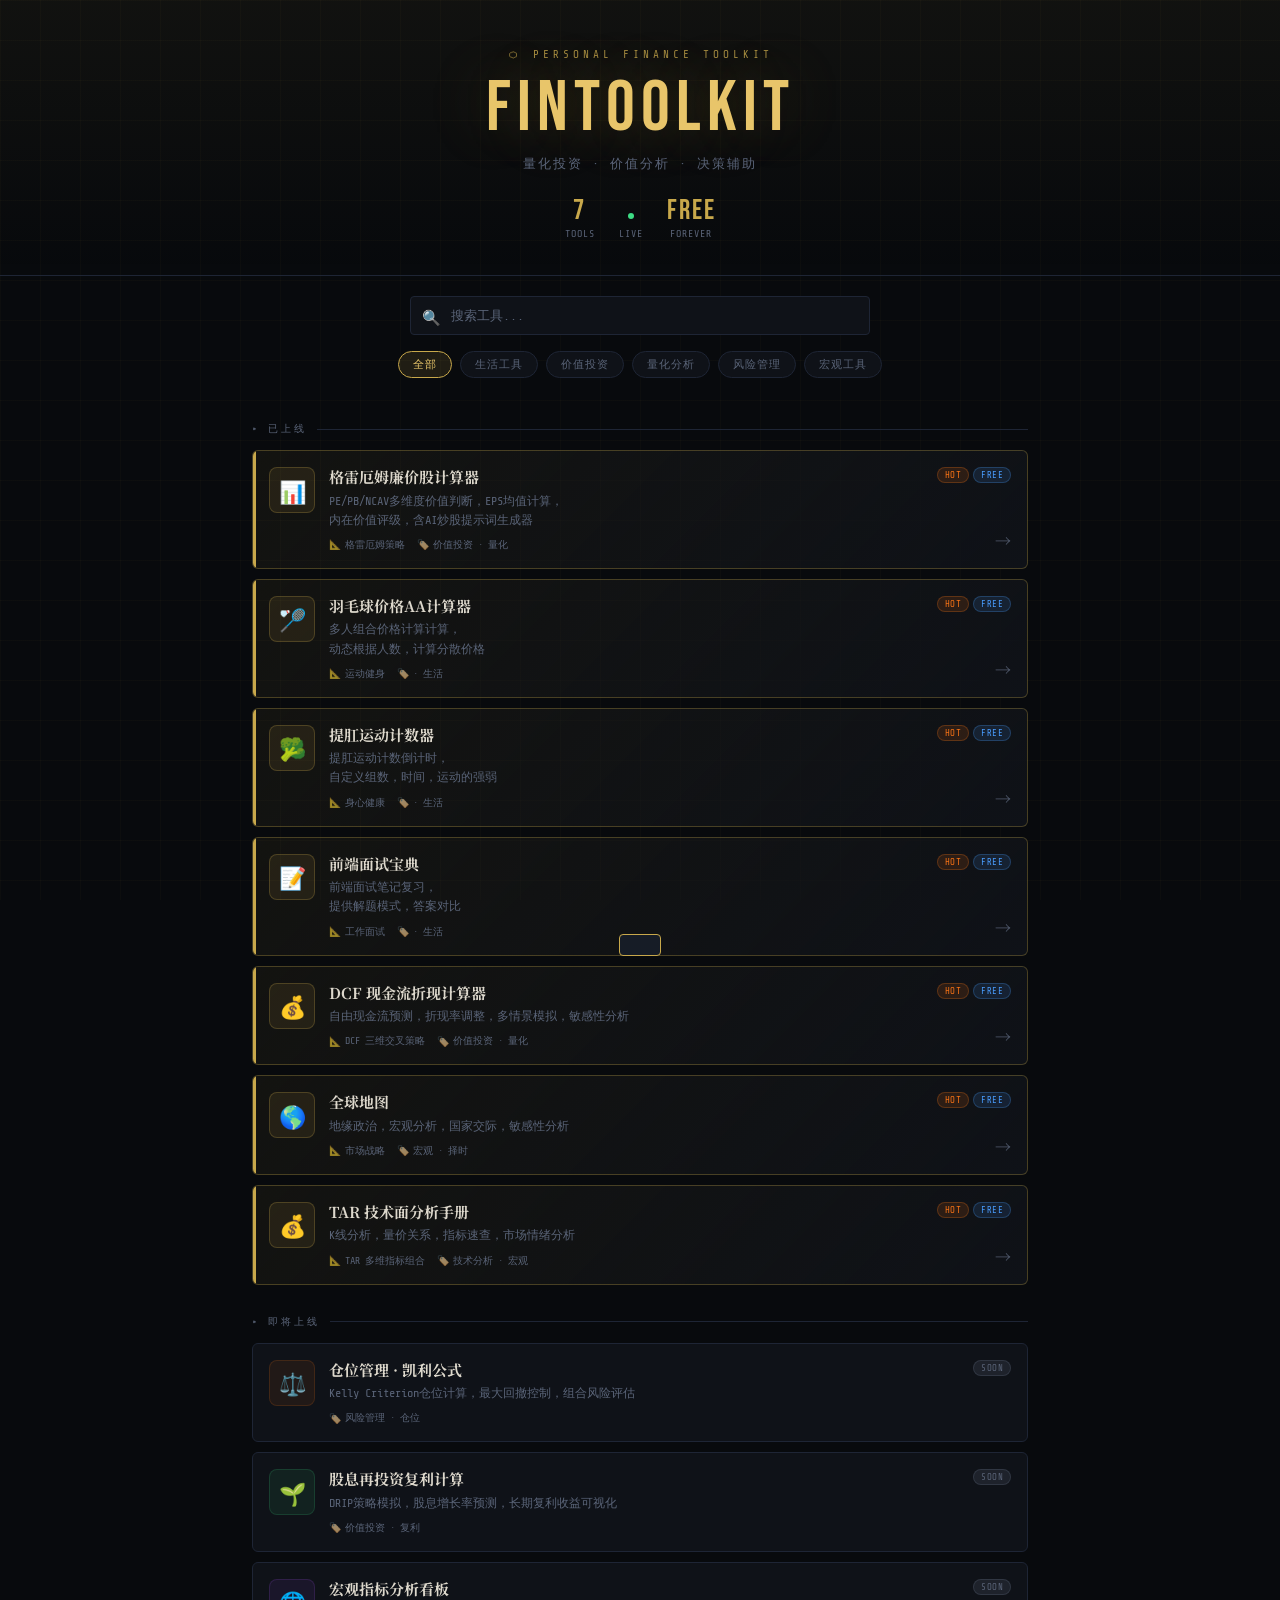
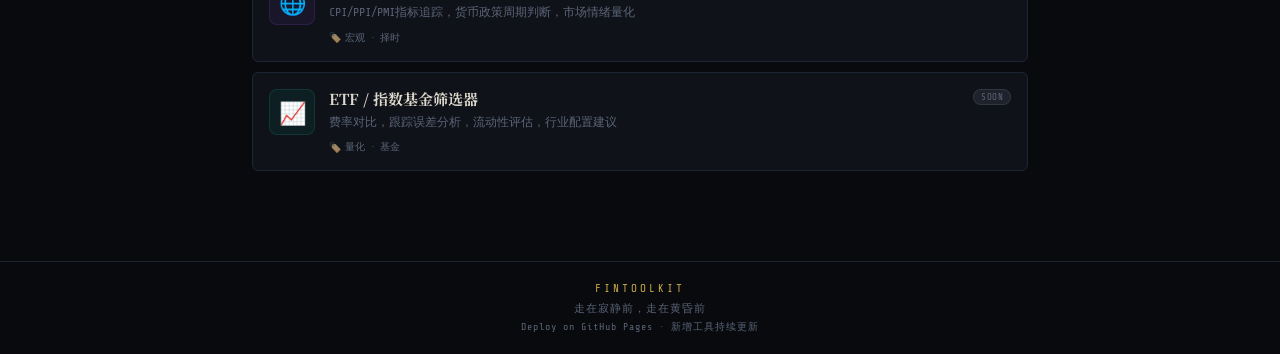
==== index.html @ 36bada95 "Add featured tool card for frontend interview guide" ====
<!DOCTYPE html>
<html lang="zh-CN">
<head>
<meta charset="UTF-8">
<meta name="viewport" content="width=device-width, initial-scale=1.0, maximum-scale=1.0">
<title>投资工具箱 · FinToolkit</title>
<link href="https://fonts.googleapis.com/css2?family=Noto+Serif+SC:wght@300;400;700&family=Share+Tech+Mono&family=Bebas+Neue&display=swap" rel="stylesheet">
<style>
  :root {
    --bg: #080a0d;
    --surface: #0f1218;
    --surface2: #161c26;
    --border: #1e2535;
    --gold: #c8a84b;
    --gold2: #e8c56a;
    --gold-dim: rgba(200,168,75,0.12);
    --green: #3ddc84;
    --blue: #4a9eff;
    --purple: #a855f7;
    --orange: #f97316;
    --red: #ef4444;
    --teal: #14b8a6;
    --text: #ddd8cc;
    --muted: #5a6478;
    --mono: 'Share Tech Mono', monospace;
    --serif: 'Noto Serif SC', serif;
    --display: 'Bebas Neue', sans-serif;
  }

  * { box-sizing: border-box; margin: 0; padding: 0; }

  body {
    background: var(--bg);
    color: var(--text);
    font-family: var(--serif);
    min-height: 100vh;
    overflow-x: hidden;
  }

  /* === GRID BG === */
  body::before {
    content: '';
    position: fixed;
    inset: 0;
    background-image:
      linear-gradient(rgba(200,168,75,0.03) 1px, transparent 1px),
      linear-gradient(90deg, rgba(200,168,75,0.03) 1px, transparent 1px);
    background-size: 40px 40px;
    pointer-events: none;
    z-index: 0;
  }

  /* === HEADER === */
  header {
    position: relative;
    z-index: 10;
    padding: 48px 20px 36px;
    text-align: center;
    border-bottom: 1px solid var(--border);
    background: linear-gradient(180deg, rgba(200,168,75,0.05) 0%, transparent 100%);
  }

  .site-eyebrow {
    font-family: var(--mono);
    font-size: 11px;
    color: var(--gold);
    letter-spacing: 4px;
    text-transform: uppercase;
    margin-bottom: 12px;
    opacity: 0.8;
  }

  .site-title {
    font-family: var(--display);
    font-size: clamp(42px, 10vw, 72px);
    color: var(--gold2);
    letter-spacing: 6px;
    line-height: 1;
    text-shadow: 0 0 60px rgba(200,168,75,0.3);
    animation: titleGlow 4s ease-in-out infinite;
  }

  @keyframes titleGlow {
    0%, 100% { text-shadow: 0 0 40px rgba(200,168,75,0.2); }
    50% { text-shadow: 0 0 80px rgba(200,168,75,0.5), 0 0 120px rgba(200,168,75,0.2); }
  }

  .site-sub {
    font-size: 13px;
    color: var(--muted);
    font-family: var(--mono);
    letter-spacing: 2px;
    margin-top: 10px;
  }

  .header-stats {
    display: flex;
    justify-content: center;
    gap: 24px;
    margin-top: 24px;
    flex-wrap: wrap;
  }
  .hstat {
    text-align: center;
  }
  .hstat-num {
    font-family: var(--display);
    font-size: 28px;
    color: var(--gold);
    letter-spacing: 2px;
    line-height: 1;
  }
  .hstat-label {
    font-size: 10px;
    color: var(--muted);
    font-family: var(--mono);
    letter-spacing: 1px;
    margin-top: 3px;
  }

  /* === SEARCH BAR === */
  .search-wrap {
    position: relative;
    z-index: 10;
    padding: 20px 20px 0;
    max-width: 500px;
    margin: 0 auto;
  }
  .search-input {
    width: 100%;
    background: var(--surface);
    border: 1px solid var(--border);
    border-radius: 4px;
    padding: 11px 16px 11px 40px;
    color: var(--text);
    font-family: var(--mono);
    font-size: 13px;
    outline: none;
    transition: border-color 0.2s;
  }
  .search-input:focus { border-color: var(--gold); }
  .search-input::placeholder { color: var(--muted); }
  .search-icon {
    position: absolute;
    left: 32px;
    top: 50%;
    transform: translateY(-50%);
    color: var(--muted);
    font-size: 15px;
    pointer-events: none;
    margin-top: 10px;
  }

  /* === CATEGORY FILTER === */
  .filter-wrap {
    position: relative;
    z-index: 10;
    padding: 16px 16px 0;
    display: flex;
    gap: 8px;
    flex-wrap: wrap;
    justify-content: center;
  }
  .filter-btn {
    padding: 5px 14px;
    border-radius: 20px;
    font-size: 11px;
    font-family: var(--mono);
    letter-spacing: 1px;
    background: var(--surface);
    border: 1px solid var(--border);
    color: var(--muted);
    cursor: pointer;
    transition: all 0.2s;
    white-space: nowrap;
  }
  .filter-btn.active, .filter-btn:hover {
    background: var(--gold-dim);
    border-color: var(--gold);
    color: var(--gold2);
  }

  /* === MAIN GRID === */
  .main {
    position: relative;
    z-index: 10;
    padding: 20px 12px 80px;
    max-width: 800px;
    margin: 0 auto;
  }

  /* Section label */
  .section-label {
    display: flex;
    align-items: center;
    gap: 10px;
    margin: 24px 0 14px;
  }
  .section-label-text {
    font-size: 10px;
    color: var(--muted);
    font-family: var(--mono);
    letter-spacing: 3px;
    white-space: nowrap;
  }
  .section-label-line {
    flex: 1;
    height: 1px;
    background: var(--border);
  }

  /* Tool Card */
  .tool-card {
    background: var(--surface);
    border: 1px solid var(--border);
    border-radius: 6px;
    padding: 16px;
    display: flex;
    gap: 14px;
    align-items: flex-start;
    cursor: pointer;
    transition: all 0.25s;
    margin-bottom: 10px;
    text-decoration: none;
    color: inherit;
    position: relative;
    overflow: hidden;
  }
  .tool-card::before {
    content: '';
    position: absolute;
    left: 0; top: 0;
    width: 3px;
    height: 100%;
    background: var(--card-accent, var(--gold));
    transform: scaleY(0);
    transform-origin: bottom;
    transition: transform 0.25s;
  }
  .tool-card::after {
    content: '';
    position: absolute;
    inset: 0;
    background: linear-gradient(135deg, var(--card-glow, rgba(200,168,75,0.04)), transparent 60%);
    opacity: 0;
    transition: opacity 0.25s;
  }
  .tool-card:hover {
    border-color: var(--card-accent, var(--gold));
    transform: translateY(-2px);
    box-shadow: 0 8px 30px rgba(0,0,0,0.4);
  }
  .tool-card:hover::before { transform: scaleY(1); }
  .tool-card:hover::after { opacity: 1; }

  .tool-card.featured {
    background: linear-gradient(135deg, rgba(200,168,75,0.06), var(--surface));
    border-color: rgba(200,168,75,0.3);
  }
  .tool-card.featured::before { transform: scaleY(1); }

  /* Icon */
  .tool-icon {
    width: 46px;
    height: 46px;
    border-radius: 8px;
    display: flex;
    align-items: center;
    justify-content: center;
    font-size: 22px;
    flex-shrink: 0;
    background: var(--icon-bg, rgba(200,168,75,0.1));
    border: 1px solid var(--icon-border, rgba(200,168,75,0.2));
    position: relative;
    z-index: 1;
  }

  .tool-body {
    flex: 1;
    min-width: 0;
    position: relative;
    z-index: 1;
  }

  .tool-top {
    display: flex;
    align-items: flex-start;
    justify-content: space-between;
    gap: 8px;
    margin-bottom: 5px;
  }

  .tool-name {
    font-size: 15px;
    font-weight: 700;
    color: var(--text);
    line-height: 1.3;
  }

  .tool-tags {
    display: flex;
    gap: 4px;
    flex-shrink: 0;
    flex-wrap: wrap;
    justify-content: flex-end;
  }
  .tool-tag {
    font-size: 9px;
    font-family: var(--mono);
    padding: 2px 7px;
    border-radius: 10px;
    letter-spacing: 0.5px;
    white-space: nowrap;
  }
  .tag-new { background: rgba(61,220,132,0.12); color: var(--green); border: 1px solid rgba(61,220,132,0.25); }
  .tag-hot { background: rgba(249,115,22,0.12); color: var(--orange); border: 1px solid rgba(249,115,22,0.25); }
  .tag-pro { background: rgba(168,85,247,0.12); color: var(--purple); border: 1px solid rgba(168,85,247,0.25); }
  .tag-free { background: rgba(74,158,255,0.12); color: var(--blue); border: 1px solid rgba(74,158,255,0.25); }

  .tool-desc {
    font-size: 12px;
    color: var(--muted);
    font-family: var(--mono);
    line-height: 1.6;
    margin-bottom: 8px;
  }

  .tool-meta {
    display: flex;
    gap: 12px;
    flex-wrap: wrap;
  }
  .tool-meta-item {
    font-size: 10px;
    color: var(--muted);
    font-family: var(--mono);
    display: flex;
    align-items: center;
    gap: 4px;
  }
  .tool-meta-item span { opacity: 0.6; }

  .tool-arrow {
    position: absolute;
    right: 16px;
    bottom: 16px;
    color: var(--muted);
    font-size: 16px;
    transition: all 0.2s;
    z-index: 1;
  }
  .tool-card:hover .tool-arrow {
    color: var(--card-accent, var(--gold));
    transform: translateX(4px);
  }

  /* Coming soon card */
  .tool-card.coming-soon {
    opacity: 0.5;
    cursor: not-allowed;
  }
  .tool-card.coming-soon:hover {
    transform: none;
    border-color: var(--border);
    box-shadow: none;
  }
  .tool-card.coming-soon::before { display: none; }
  .tag-soon { background: rgba(90,100,120,0.2); color: var(--muted); border: 1px solid rgba(90,100,120,0.3); }

  /* Empty state */
  .empty-state {
    text-align: center;
    padding: 40px 20px;
    display: none;
  }
  .empty-state.show { display: block; }
  .empty-state p { color: var(--muted); font-family: var(--mono); font-size: 13px; }

  /* Footer */
  footer {
    position: relative;
    z-index: 10;
    text-align: center;
    padding: 20px;
    border-top: 1px solid var(--border);
    font-family: var(--mono);
    font-size: 11px;
    color: var(--muted);
    letter-spacing: 1px;
  }

  /* No results */
  .hidden-card { display: none !important; }

  /* Pulse dot */
  .pulse-dot {
    width: 6px;
    height: 6px;
    border-radius: 50%;
    background: var(--green);
    animation: pulse 2s infinite;
    display: inline-block;
  }
  @keyframes pulse {
    0%, 100% { opacity: 1; transform: scale(1); }
    50% { opacity: 0.5; transform: scale(1.3); }
  }

  /* Scroll reveal */
  .tool-card { animation: fadeUp 0.4s ease both; }
  @keyframes fadeUp {
    from { opacity: 0; transform: translateY(16px); }
    to { opacity: 1; transform: translateY(0); }
  }
  .tool-card:nth-child(1) { animation-delay: 0.05s; }
  .tool-card:nth-child(2) { animation-delay: 0.10s; }
  .tool-card:nth-child(3) { animation-delay: 0.15s; }
  .tool-card:nth-child(4) { animation-delay: 0.20s; }
  .tool-card:nth-child(5) { animation-delay: 0.25s; }
  .tool-card:nth-child(6) { animation-delay: 0.30s; }

  /* Toast */
  .toast {
    position: fixed;
    bottom: 24px;
    left: 50%;
    transform: translateX(-50%) translateY(80px);
    background: var(--surface2);
    color: var(--text);
    padding: 10px 20px;
    border-radius: 4px;
    font-size: 13px;
    font-family: var(--mono);
    z-index: 999;
    transition: transform 0.3s;
    border: 1px solid var(--gold);
  }
  .toast.show { transform: translateX(-50%) translateY(0); }
</style>
</head>
<body>

<header>
  <div class="site-eyebrow">⬡ PERSONAL FINANCE TOOLKIT</div>
  <div class="site-title">FINTOOLKIT</div>
  <div class="site-sub">量化投资 · 价值分析 · 决策辅助</div>
  <div class="header-stats">
    <div class="hstat">
      <div class="hstat-num" id="stat-total">1</div>
      <div class="hstat-label">TOOLS</div>
    </div>
    <div class="hstat">
      <div class="hstat-num"><span class="pulse-dot"></span></div>
      <div class="hstat-label">LIVE</div>
    </div>
    <div class="hstat">
      <div class="hstat-num">FREE</div>
      <div class="hstat-label">FOREVER</div>
    </div>
  </div>
</header>

<div class="search-wrap">
  <span class="search-icon">🔍</span>
  <input class="search-input" type="text" placeholder="搜索工具..." oninput="filterTools(this.value)">
</div>

<div class="filter-wrap" id="filter-wrap">
  <button class="filter-btn active" onclick="setFilter('all', this)">全部</button>
  <button class="filter-btn" onclick="setFilter('life', this)">生活工具</button>
  <button class="filter-btn" onclick="setFilter('value', this)">价值投资</button>
  <button class="filter-btn" onclick="setFilter('quant', this)">量化分析</button>
  <button class="filter-btn" onclick="setFilter('risk', this)">风险管理</button>
  <button class="filter-btn" onclick="setFilter('macro', this)">宏观工具</button>
</div>

<div class="main" id="tool-grid">

  <!-- ===== 已上线工具 ===== -->
  <div class="section-label">
    <span class="section-label-text">▸ 已上线</span>
    <div class="section-label-line"></div>
  </div>

  <a class="tool-card featured"
     href="graham-calculator.html"
     data-name="格雷厄姆廉价股计算器 量化 价值投资 NCAV EPS 内在价值"
     data-cat="value quant"
     style="--card-accent:#c8a84b; --card-glow:rgba(200,168,75,0.06); --icon-bg:rgba(200,168,75,0.1); --icon-border:rgba(200,168,75,0.25);">
    <div class="tool-icon">📊</div>
    <div class="tool-body">
      <div class="tool-top">
        <div class="tool-name">格雷厄姆廉价股计算器</div>
        <div class="tool-tags">
          <span class="tool-tag tag-hot">HOT</span>
          <span class="tool-tag tag-free">FREE</span>
        </div>
      </div>
      <div class="tool-desc">
        PE/PB/NCAV多维度价值判断，EPS均值计算，<br>内在价值评级，含AI炒股提示词生成器
      </div>
      <div class="tool-meta">
        <span class="tool-meta-item"><span>📐</span> 格雷厄姆策略</span>
        <span class="tool-meta-item"><span>🏷️</span> 价值投资 · 量化</span>
      </div>
    </div>
    <div class="tool-arrow">→</div>
  </a>

  <a class="tool-card featured"
     href="badminton-cost-calculator.html"
     data-name="羽毛球价格计算器 量化 体育 生活工具"
     data-cat="life"
     style="--card-accent:#c8a84b; --card-glow:rgba(200,168,75,0.06); --icon-bg:rgba(200,168,75,0.1); --icon-border:rgba(200,168,75,0.25);">
    <div class="tool-icon">🏸</div>
    <div class="tool-body">
      <div class="tool-top">
        <div class="tool-name">羽毛球价格AA计算器</div>
        <div class="tool-tags">
          <span class="tool-tag tag-hot">HOT</span>
          <span class="tool-tag tag-free">FREE</span>
        </div>
      </div>
      <div class="tool-desc">
        多人组合价格计算计算，<br>动态根据人数，计算分散价格
      </div>
      <div class="tool-meta">
        <span class="tool-meta-item"><span>📐</span> 运动健身</span>
        <span class="tool-meta-item"><span>🏷️</span>  · 生活</span>
      </div>
    </div>
    <div class="tool-arrow">→</div>
  </a>

  <a class="tool-card featured"
     href="anal-lifting-trainer.html"
     data-name="提肛运动计数器 身心健康 生活工具"
     data-cat="life"
     style="--card-accent:#c8a84b; --card-glow:rgba(200,168,75,0.06); --icon-bg:rgba(200,168,75,0.1); --icon-border:rgba(200,168,75,0.25);">
    <div class="tool-icon">🥦</div>
    <div class="tool-body">
      <div class="tool-top">
        <div class="tool-name">提肛运动计数器</div>
        <div class="tool-tags">
          <span class="tool-tag tag-hot">HOT</span>
          <span class="tool-tag tag-free">FREE</span>
        </div>
      </div>
      <div class="tool-desc">
        提肛运动计数倒计时，<br>自定义组数，时间，运动的强弱
      </div>
      <div class="tool-meta">
        <span class="tool-meta-item"><span>📐</span> 身心健康</span>
        <span class="tool-meta-item"><span>🏷️</span>  · 生活</span>
      </div>
    </div>
    <div class="tool-arrow">→</div>
  </a>

  <a class="tool-card featured"
     href="frontend-interview-guide.html"
     data-name="前端面试宝典 工作 面试 生活工具"
     data-cat="life"
     style="--card-accent:#c8a84b; --card-glow:rgba(200,168,75,0.06); --icon-bg:rgba(200,168,75,0.1); --icon-border:rgba(200,168,75,0.25);">
    <div class="tool-icon">📝</div>
    <div class="tool-body">
      <div class="tool-top">
        <div class="tool-name">前端面试宝典</div>
        <div class="tool-tags">
          <span class="tool-tag tag-hot">HOT</span>
          <span class="tool-tag tag-free">FREE</span>
        </div>
      </div>
      <div class="tool-desc">
        前端面试笔记复习，<br>提供解题模式，答案对比
      </div>
      <div class="tool-meta">
        <span class="tool-meta-item"><span>📐</span> 工作面试</span>
        <span class="tool-meta-item"><span>🏷️</span>  · 生活</span>
      </div>
    </div>
    <div class="tool-arrow">→</div>
  </a>

  <a class="tool-card featured"
     href="dcf-calculator.html"
     data-name="DCF内在价值计算器 现金流折现"
     data-cat="value quant"
     style="--card-accent:#c8a84b; --card-glow:rgba(200,168,75,0.06); --icon-bg:rgba(200,168,75,0.1); --icon-border:rgba(200,168,75,0.25);">
    <div class="tool-icon">💰</div>
    <div class="tool-body">
      <div class="tool-top">
        <div class="tool-name">DCF 现金流折现计算器</div>
        <div class="tool-tags">
          <span class="tool-tag tag-hot">HOT</span>
          <span class="tool-tag tag-free">FREE</span>
        </div>
      </div>
      <div class="tool-desc">
        自由现金流预测，折现率调整，多情景模拟，敏感性分析
      </div>
      <div class="tool-meta">
        <span class="tool-meta-item"><span>📐</span> DCF 三维交叉策略</span>
        <span class="tool-meta-item"><span>🏷️</span> 价值投资 · 量化</span>
      </div>
    </div>
    <div class="tool-arrow">→</div>
  </a>

    <a class="tool-card featured"
     href="geopolitical-map.html"
     data-name="全球地图"
     data-cat="macro"
     style="--card-accent:#c8a84b; --card-glow:rgba(200,168,75,0.06); --icon-bg:rgba(200,168,75,0.1); --icon-border:rgba(200,168,75,0.25);">
    <div class="tool-icon">🌎</div>
    <div class="tool-body">
      <div class="tool-top">
        <div class="tool-name">全球地图</div>
        <div class="tool-tags">
          <span class="tool-tag tag-hot">HOT</span>
          <span class="tool-tag tag-free">FREE</span>
        </div>
      </div>
      <div class="tool-desc">
        地缘政治，宏观分析，国家交际，敏感性分析
      </div>
      <div class="tool-meta">
        <span class="tool-meta-item"><span>📐</span> 市场战略</span>
        <span class="tool-meta-item"><span>🏷️</span> 宏观 · 择时</span>
      </div>
    </div>
    <div class="tool-arrow">→</div>
  </a>

  <a class="tool-card featured"
     href="technical_analysis_guide_cn.html"
     data-name="技术面分析手册"
     data-cat="macro"
     style="--card-accent:#c8a84b; --card-glow:rgba(200,168,75,0.06); --icon-bg:rgba(200,168,75,0.1); --icon-border:rgba(200,168,75,0.25);">
    <div class="tool-icon">💰</div>
    <div class="tool-body">
      <div class="tool-top">
        <div class="tool-name">TAR 技术面分析手册</div>
        <div class="tool-tags">
          <span class="tool-tag tag-hot">HOT</span>
          <span class="tool-tag tag-free">FREE</span>
        </div>
      </div>
      <div class="tool-desc">
        K线分析，量价关系，指标速查，市场情绪分析
      </div>
      <div class="tool-meta">
        <span class="tool-meta-item"><span>📐</span> TAR 多维指标组合</span>
        <span class="tool-meta-item"><span>🏷️</span> 技术分析 · 宏观</span>
      </div>
    </div>
    <div class="tool-arrow">→</div>
  </a>

  <!-- ===== 即将上线 ===== -->
  <div class="section-label" style="margin-top:30px;">
    <span class="section-label-text">▸ 即将上线</span>
    <div class="section-label-line"></div>
  </div>

  <div class="tool-card coming-soon"
       data-name="仓位管理计算器 凯利公式 风险"
       data-cat="risk quant">
    <div class="tool-icon" style="background:rgba(249,115,22,0.08);border-color:rgba(249,115,22,0.15);">⚖️</div>
    <div class="tool-body">
      <div class="tool-top">
        <div class="tool-name">仓位管理 · 凯利公式</div>
        <div class="tool-tags"><span class="tool-tag tag-soon">SOON</span></div>
      </div>
      <div class="tool-desc">Kelly Criterion仓位计算，最大回撤控制，组合风险评估</div>
      <div class="tool-meta">
        <span class="tool-meta-item"><span>🏷️</span> 风险管理 · 仓位</span>
      </div>
    </div>
  </div>

  <div class="tool-card coming-soon"
       data-name="股息再投资收益计算器 DRIP 复利"
       data-cat="value">
    <div class="tool-icon" style="background:rgba(61,220,132,0.08);border-color:rgba(61,220,132,0.15);">🌱</div>
    <div class="tool-body">
      <div class="tool-top">
        <div class="tool-name">股息再投资复利计算</div>
        <div class="tool-tags"><span class="tool-tag tag-soon">SOON</span></div>
      </div>
      <div class="tool-desc">DRIP策略模拟，股息增长率预测，长期复利收益可视化</div>
      <div class="tool-meta">
        <span class="tool-meta-item"><span>🏷️</span> 价值投资 · 复利</span>
      </div>
    </div>
  </div>

  <div class="tool-card coming-soon"
       data-name="宏观经济指标看板 CPI PMI"
       data-cat="macro">
    <div class="tool-icon" style="background:rgba(168,85,247,0.08);border-color:rgba(168,85,247,0.15);">🌐</div>
    <div class="tool-body">
      <div class="tool-top">
        <div class="tool-name">宏观指标分析看板</div>
        <div class="tool-tags"><span class="tool-tag tag-soon">SOON</span></div>
      </div>
      <div class="tool-desc">CPI/PPI/PMI指标追踪，货币政策周期判断，市场情绪量化</div>
      <div class="tool-meta">
        <span class="tool-meta-item"><span>🏷️</span> 宏观 · 择时</span>
      </div>
    </div>
  </div>

  <div class="tool-card coming-soon"
       data-name="ETF基金筛选器 指数基金 费率"
       data-cat="quant">
    <div class="tool-icon" style="background:rgba(20,184,166,0.08);border-color:rgba(20,184,166,0.15);">📈</div>
    <div class="tool-body">
      <div class="tool-top">
        <div class="tool-name">ETF / 指数基金筛选器</div>
        <div class="tool-tags"><span class="tool-tag tag-soon">SOON</span></div>
      </div>
      <div class="tool-desc">费率对比，跟踪误差分析，流动性评估，行业配置建议</div>
      <div class="tool-meta">
        <span class="tool-meta-item"><span>🏷️</span> 量化 · 基金</span>
      </div>
    </div>
  </div>

  <!-- Empty state -->
  <div class="empty-state" id="empty-state">
    <p>🔍 未找到匹配的工具</p>
    <p style="margin-top:8px;font-size:11px;">尝试其他关键词</p>
  </div>

</div>

<footer>
  <div style="margin-bottom:6px;color:var(--gold);letter-spacing:3px;">FINTOOLKIT</div>
  <div>走在寂静前，走在黄昏前</div>
  <div style="margin-top:4px;font-size:10px;">Deploy on GitHub Pages · 新增工具持续更新</div>
</footer>

<div class="toast" id="toast"></div>

<script>
let currentFilter = 'all';

function filterTools(query) {
  const cards = document.querySelectorAll('.tool-card');
  const q = query.toLowerCase();
  let visible = 0;

  cards.forEach(card => {
    const name = (card.dataset.name || '').toLowerCase();
    const cat = card.dataset.cat || '';
    const matchSearch = q === '' || name.includes(q);
    const matchCat = currentFilter === 'all' || cat.includes(currentFilter);

    if (matchSearch && matchCat) {
      card.classList.remove('hidden-card');
      visible++;
    } else {
      card.classList.add('hidden-card');
    }
  });

  document.getElementById('empty-state').classList.toggle('show', visible === 0);
}

function setFilter(cat, btn) {
  currentFilter = cat;
  document.querySelectorAll('.filter-btn').forEach(b => b.classList.remove('active'));
  btn.classList.add('active');

  const q = document.querySelector('.search-input').value;
  filterTools(q);
}

// Count live tools
const liveCount = document.querySelectorAll('.tool-card:not(.coming-soon)').length;
document.getElementById('stat-total').textContent = liveCount;

// Intercept coming-soon clicks
document.querySelectorAll('.tool-card.coming-soon').forEach(card => {
  card.addEventListener('click', (e) => {
    e.preventDefault();
    const t = document.getElementById('toast');
    t.textContent = '🚧 该工具正在开发中，敬请期待';
    t.classList.add('show');
    setTimeout(() => t.classList.remove('show'), 2200);
  });
});
</script>
</body>
</html>
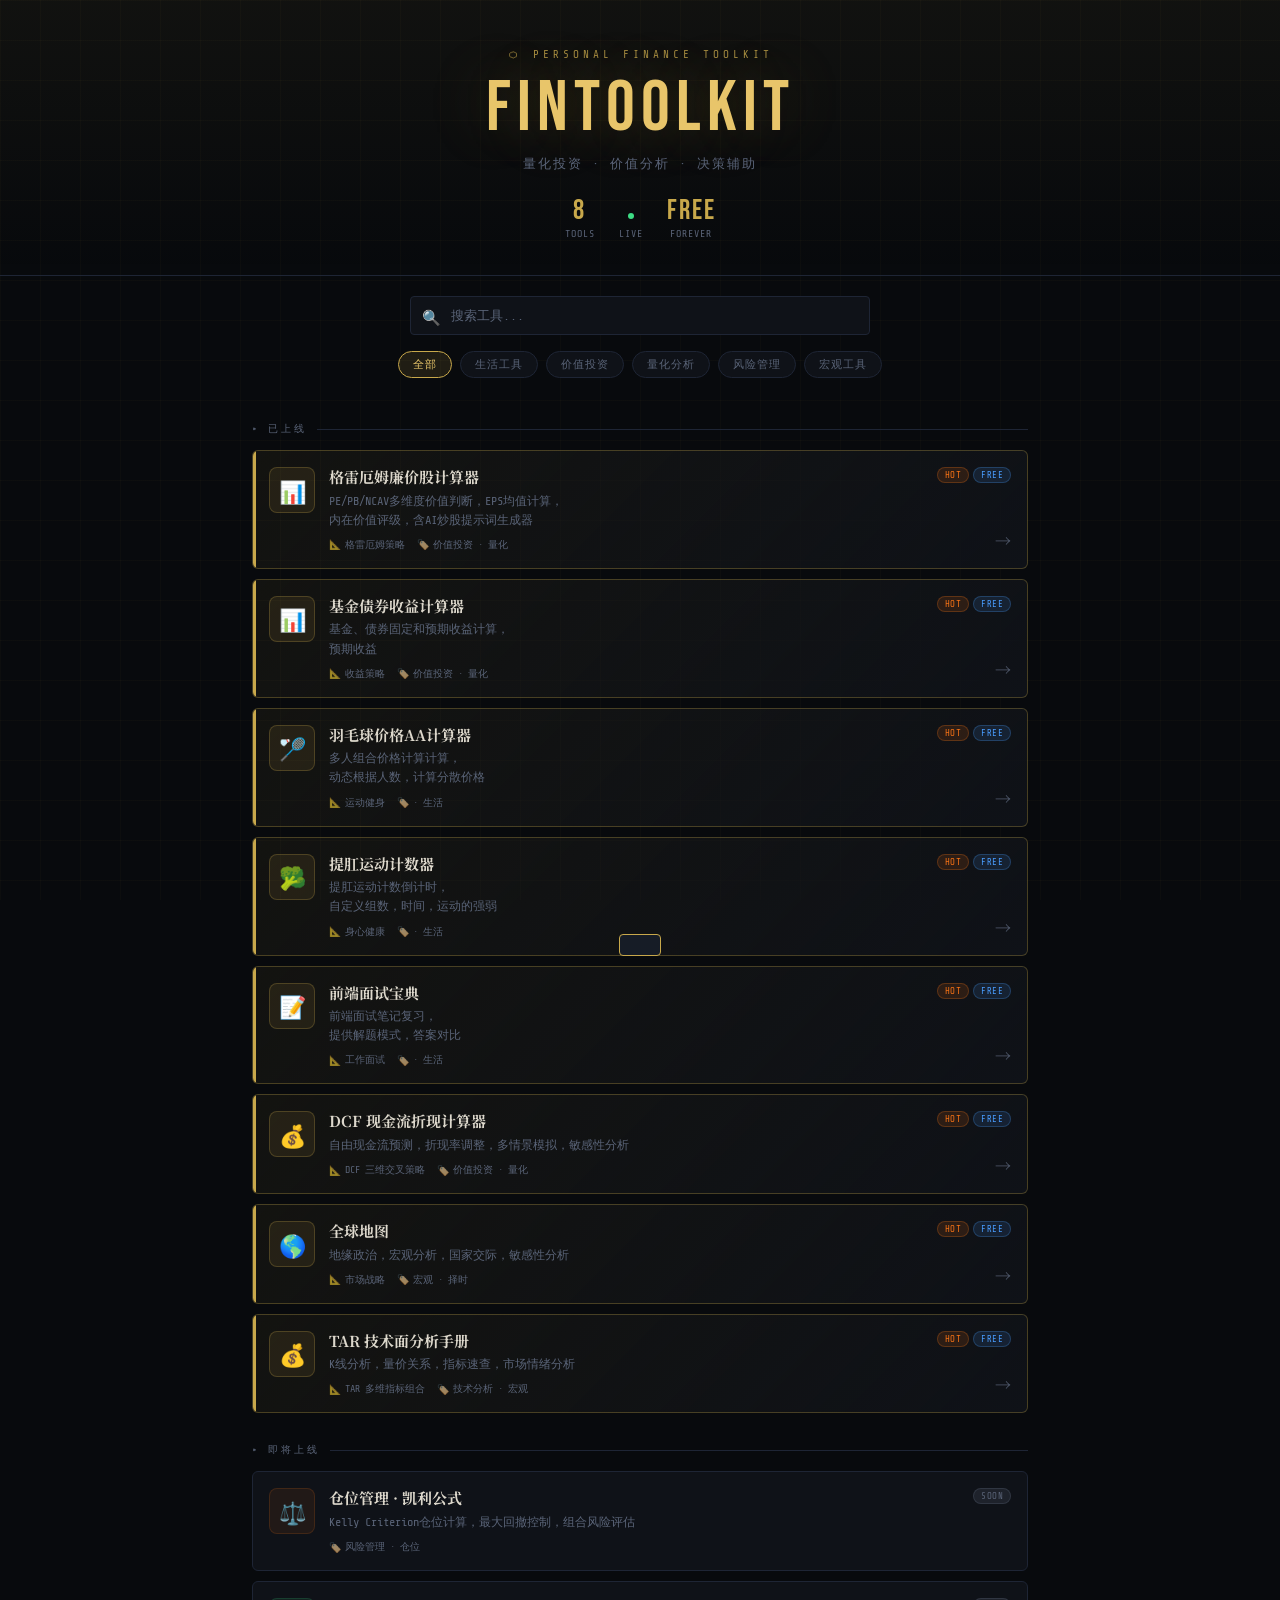
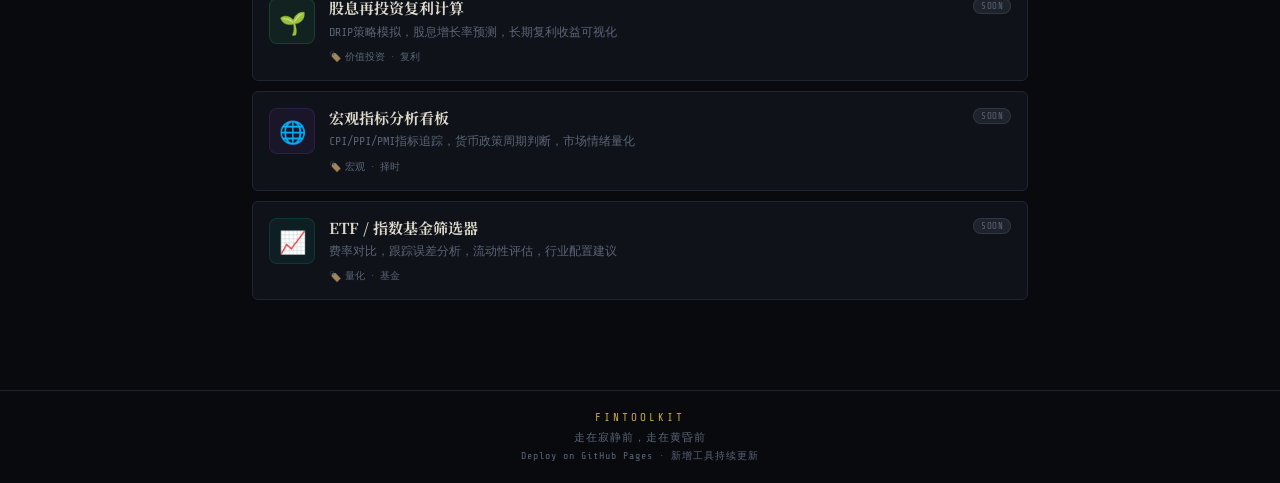
==== commit 66eb418a: "Add featured earnings calculator tool card" ====
--- a/index.html
+++ b/index.html
@@ -508,6 +508,31 @@
   </a>
 
   <a class="tool-card featured"
+     href="earnings-calculator.html"
+     data-name="基金债券收益计算器 量化 价值投资 NCAV EPS 内在价值"
+     data-cat="value quant"
+     style="--card-accent:#c8a84b; --card-glow:rgba(200,168,75,0.06); --icon-bg:rgba(200,168,75,0.1); --icon-border:rgba(200,168,75,0.25);">
+    <div class="tool-icon">📊</div>
+    <div class="tool-body">
+      <div class="tool-top">
+        <div class="tool-name">基金债券收益计算器</div>
+        <div class="tool-tags">
+          <span class="tool-tag tag-hot">HOT</span>
+          <span class="tool-tag tag-free">FREE</span>
+        </div>
+      </div>
+      <div class="tool-desc">
+        基金、债券固定和预期收益计算，<br>预期收益
+      </div>
+      <div class="tool-meta">
+        <span class="tool-meta-item"><span>📐</span> 收益策略</span>
+        <span class="tool-meta-item"><span>🏷️</span> 价值投资 · 量化</span>
+      </div>
+    </div>
+    <div class="tool-arrow">→</div>
+  </a>
+
+  <a class="tool-card featured"
      href="badminton-cost-calculator.html"
      data-name="羽毛球价格计算器 量化 体育 生活工具"
      data-cat="life"
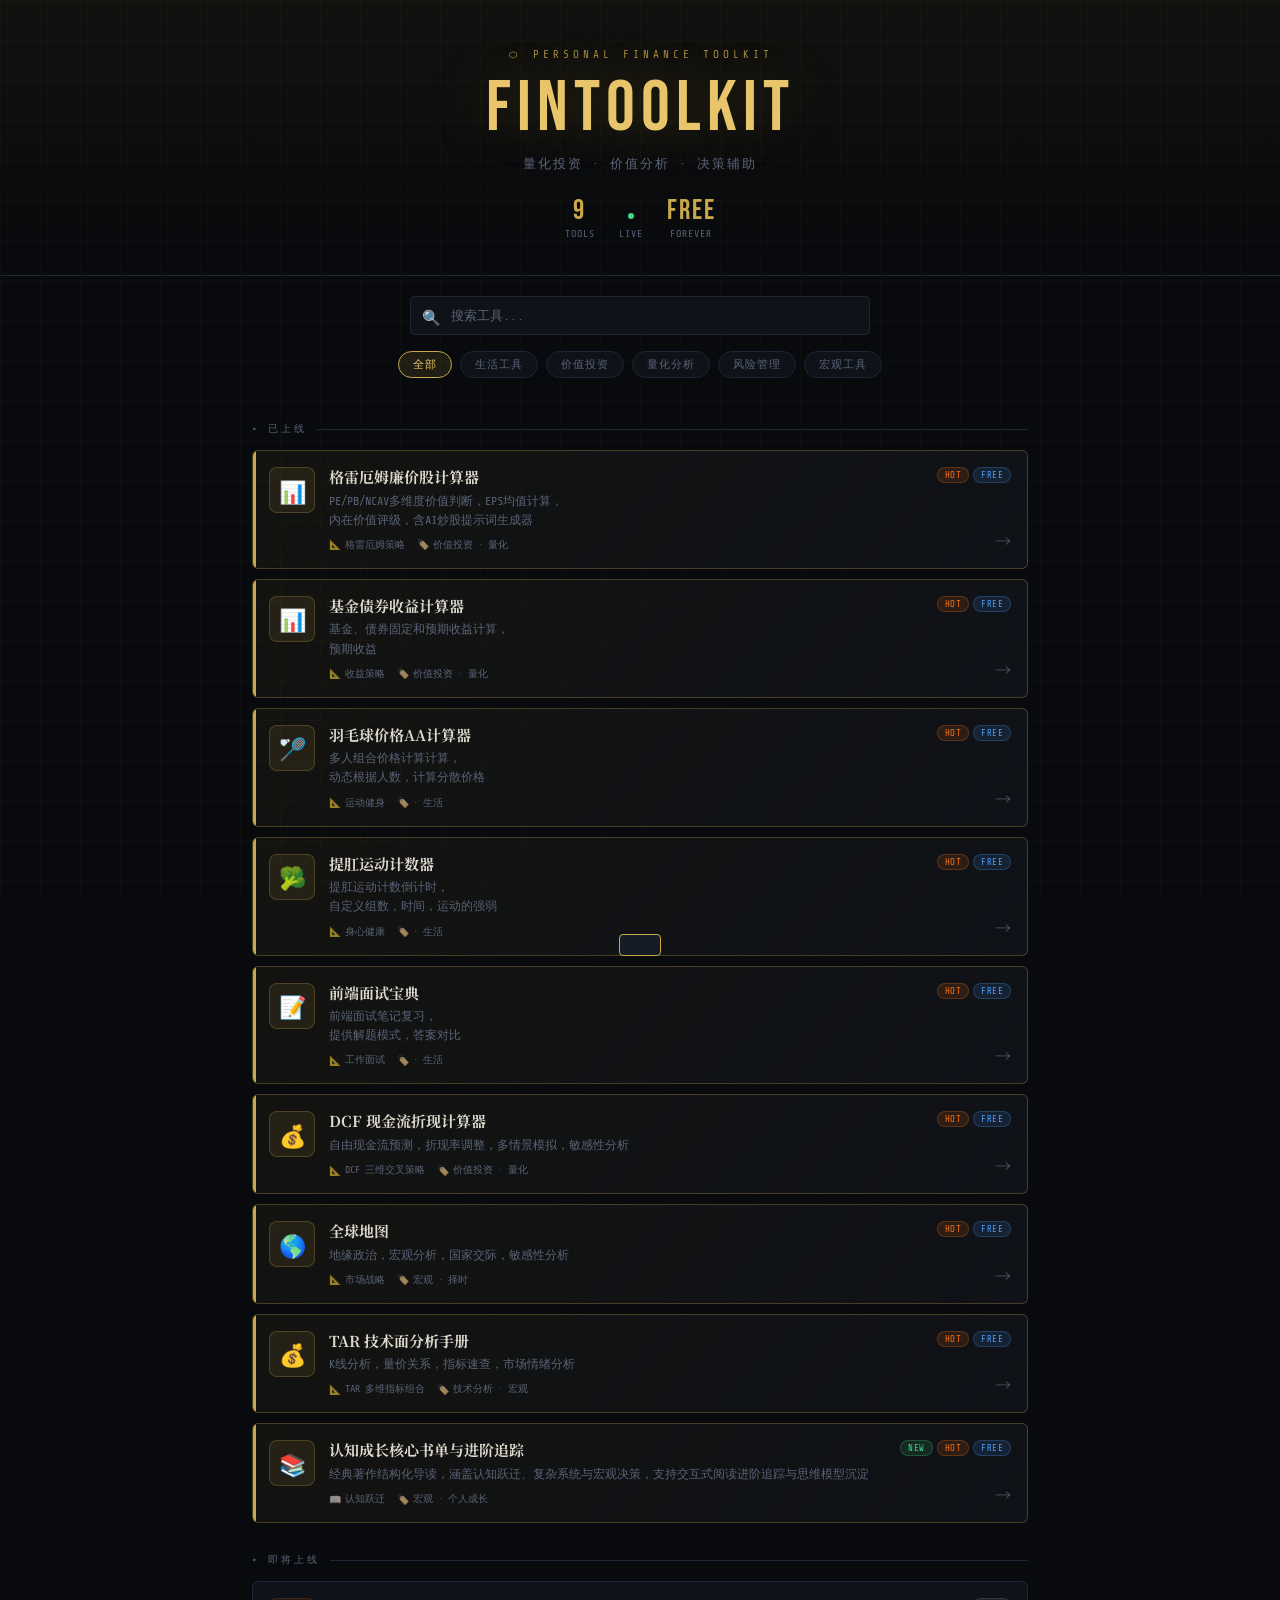
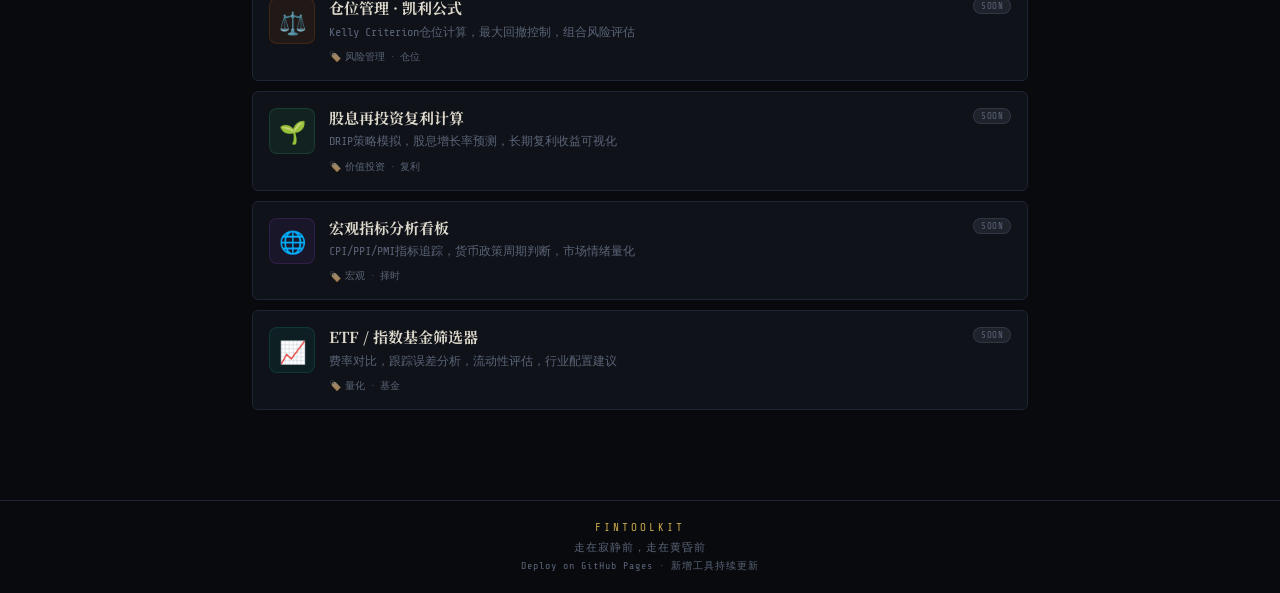
==== commit 5e5fb44b: "[feat] 新增认知成长核心书单工具并接入宏观工具导航" ====
--- a/index.html
+++ b/index.html
@@ -682,6 +682,32 @@
     <div class="tool-arrow">→</div>
   </a>
 
+  <a class="tool-card featured"
+     href="reading_list_card.html"
+     data-name="认知成长核心书单 读书清单 进阶追踪 思维模型 宏观工具"
+     data-cat="macro"
+     style="--card-accent:#c8a84b; --card-glow:rgba(200,168,75,0.06); --icon-bg:rgba(200,168,75,0.1); --icon-border:rgba(200,168,75,0.25);">
+    <div class="tool-icon">📚</div>
+    <div class="tool-body">
+      <div class="tool-top">
+        <div class="tool-name">认知成长核心书单与进阶追踪</div>
+        <div class="tool-tags">
+          <span class="tool-tag tag-new">NEW</span>
+          <span class="tool-tag tag-hot">HOT</span>
+          <span class="tool-tag tag-free">FREE</span>
+        </div>
+      </div>
+      <div class="tool-desc">
+        经典著作结构化导读，涵盖认知跃迁、复杂系统与宏观决策，支持交互式阅读进阶追踪与思维模型沉淀
+      </div>
+      <div class="tool-meta">
+        <span class="tool-meta-item"><span>📖</span> 认知跃迁</span>
+        <span class="tool-meta-item"><span>🏷️</span> 宏观 · 个人成长</span>
+      </div>
+    </div>
+    <div class="tool-arrow">→</div>
+  </a>
+
   <!-- ===== 即将上线 ===== -->
   <div class="section-label" style="margin-top:30px;">
     <span class="section-label-text">▸ 即将上线</span>
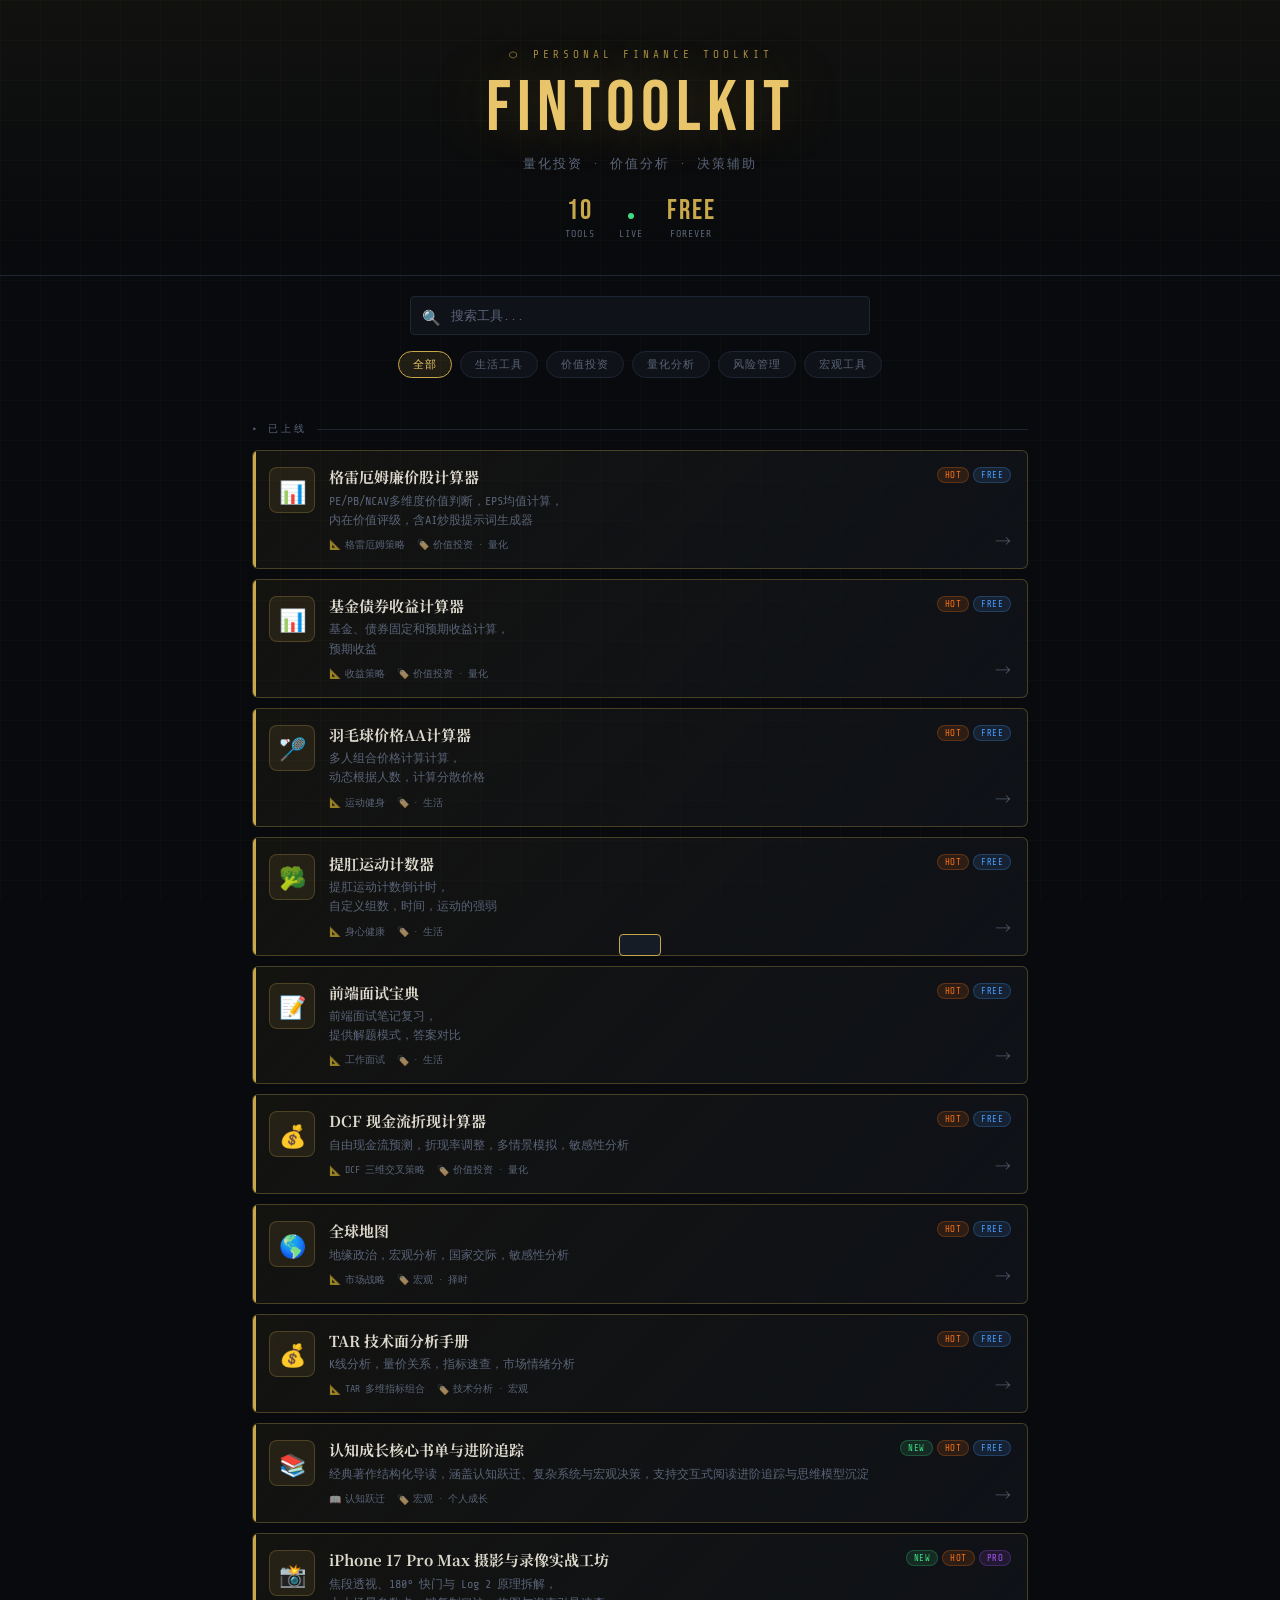
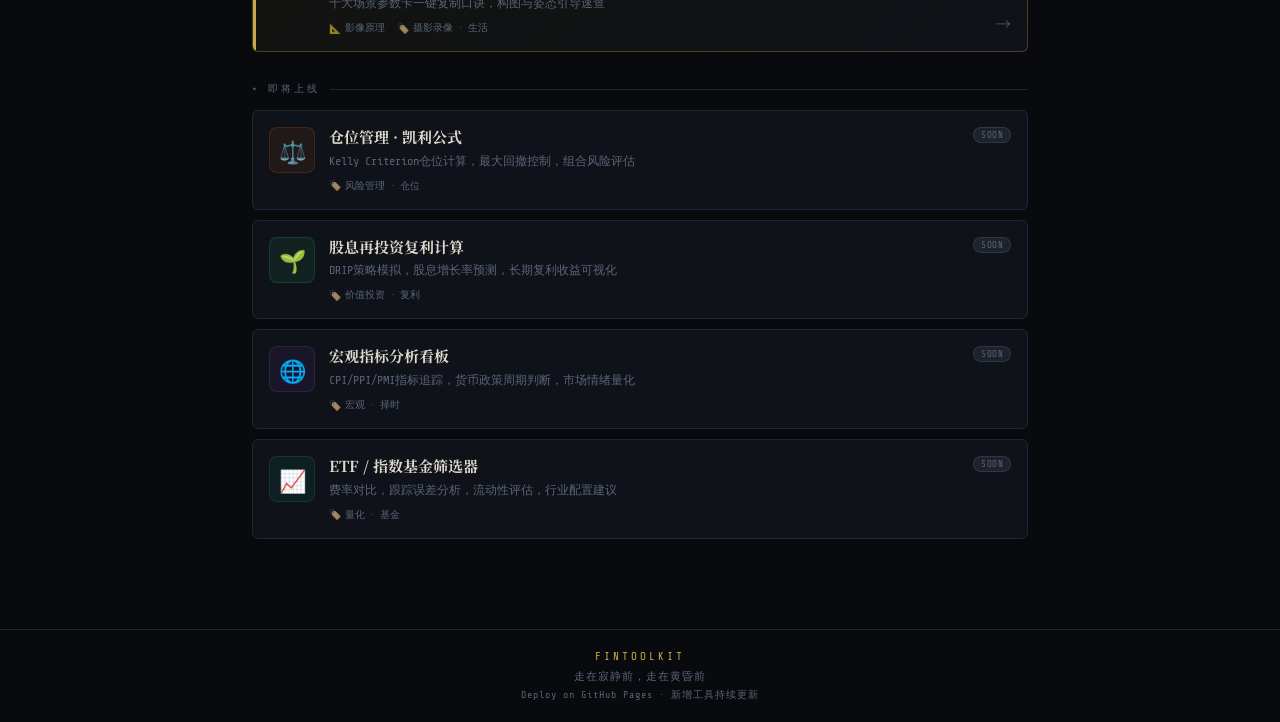
==== commit 17eae967: "[feat] 新增 iPhone 17 Pro Max 摄影与录像原理实操指南工具并接入主页" ====
--- a/index.html
+++ b/index.html
@@ -708,6 +708,32 @@
     <div class="tool-arrow">→</div>
   </a>
 
+  <a class="tool-card featured"
+     href="iphone17-pro-camera-master.html"
+     data-name="iPhone17 Pro Max 摄影 录像 拍照技巧 参数设置 构图 摆拍 生活工具"
+     data-cat="life"
+     style="--card-accent:#c8a84b; --card-glow:rgba(200,168,75,0.06); --icon-bg:rgba(200,168,75,0.1); --icon-border:rgba(200,168,75,0.25);">
+    <div class="tool-icon">📸</div>
+    <div class="tool-body">
+      <div class="tool-top">
+        <div class="tool-name">iPhone 17 Pro Max 摄影与录像实战工坊</div>
+        <div class="tool-tags">
+          <span class="tool-tag tag-new">NEW</span>
+          <span class="tool-tag tag-hot">HOT</span>
+          <span class="tool-tag tag-pro">PRO</span>
+        </div>
+      </div>
+      <div class="tool-desc">
+        焦段透视、180° 快门与 Log 2 原理拆解，<br>十大场景参数卡一键复制口诀，构图与姿态引导速查
+      </div>
+      <div class="tool-meta">
+        <span class="tool-meta-item"><span>📐</span> 影像原理</span>
+        <span class="tool-meta-item"><span>🏷️</span> 摄影录像 · 生活</span>
+      </div>
+    </div>
+    <div class="tool-arrow">→</div>
+  </a>
+
   <!-- ===== 即将上线 ===== -->
   <div class="section-label" style="margin-top:30px;">
     <span class="section-label-text">▸ 即将上线</span>
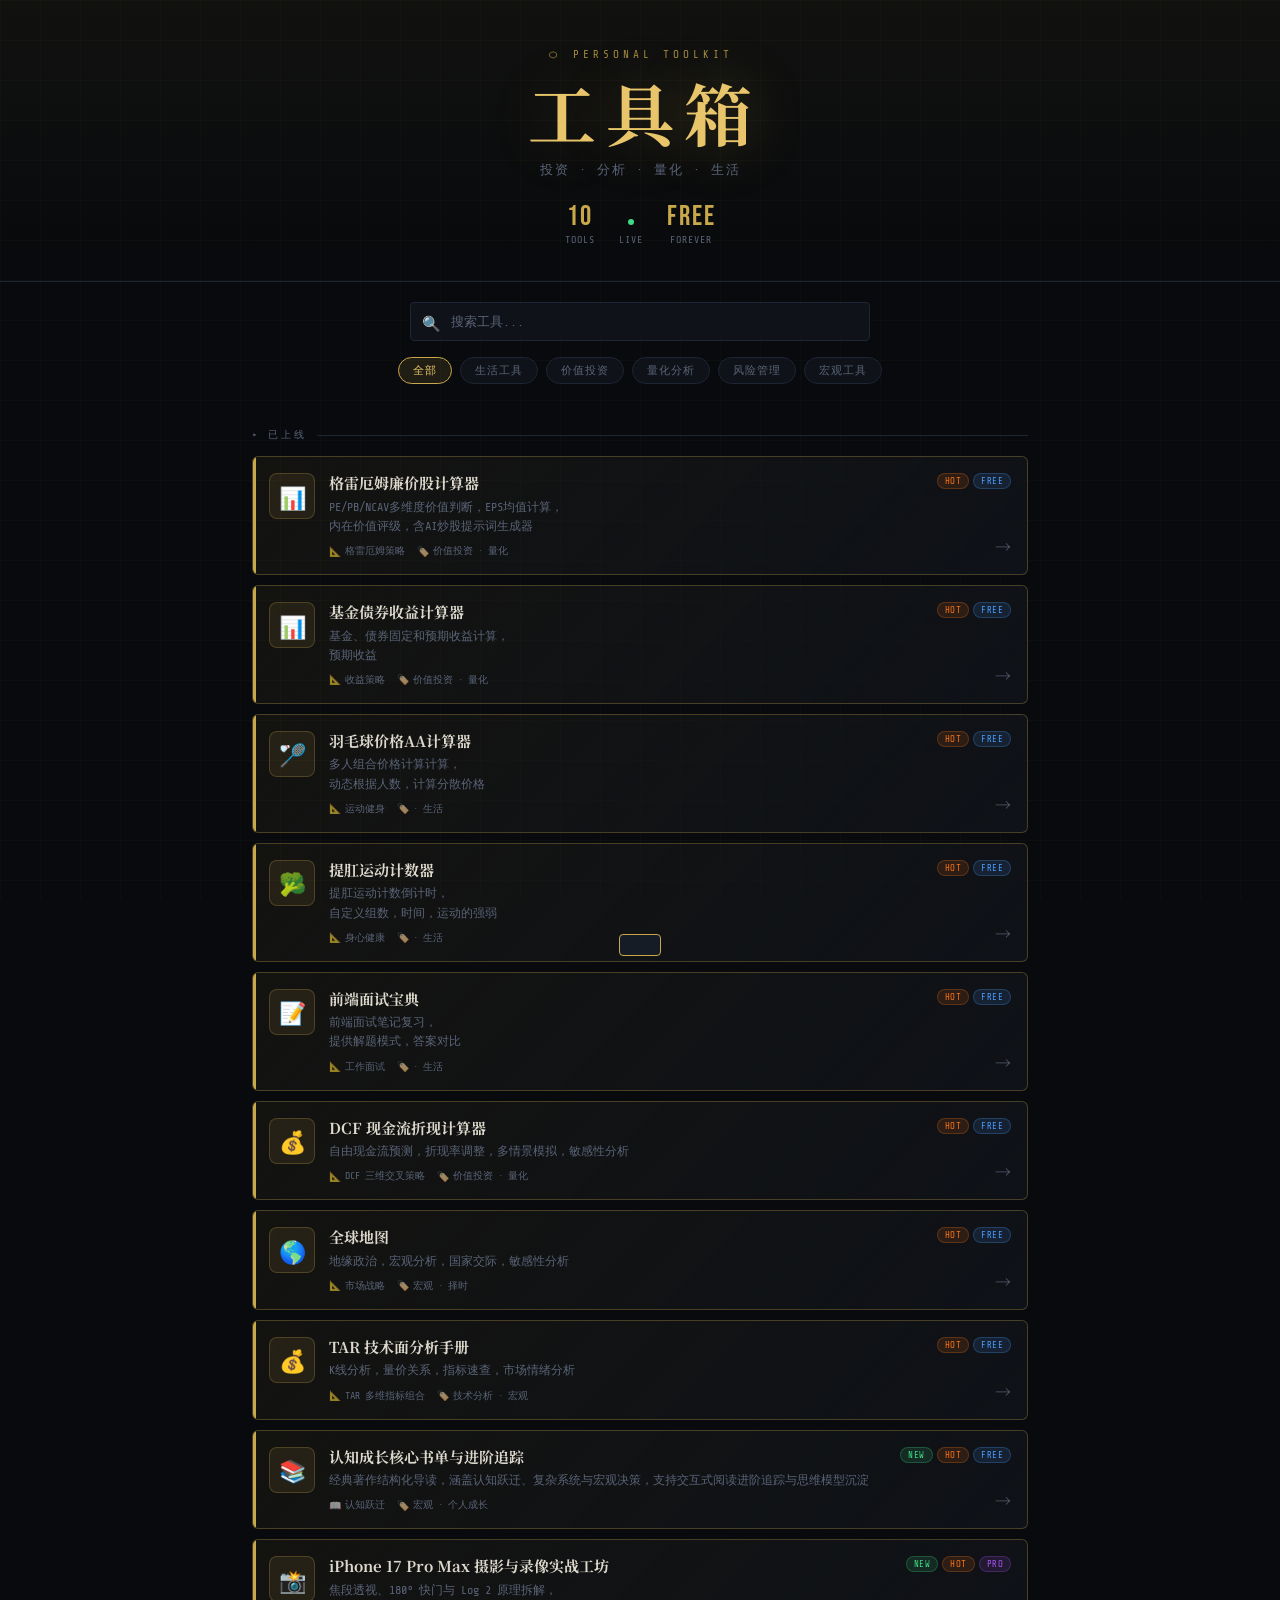
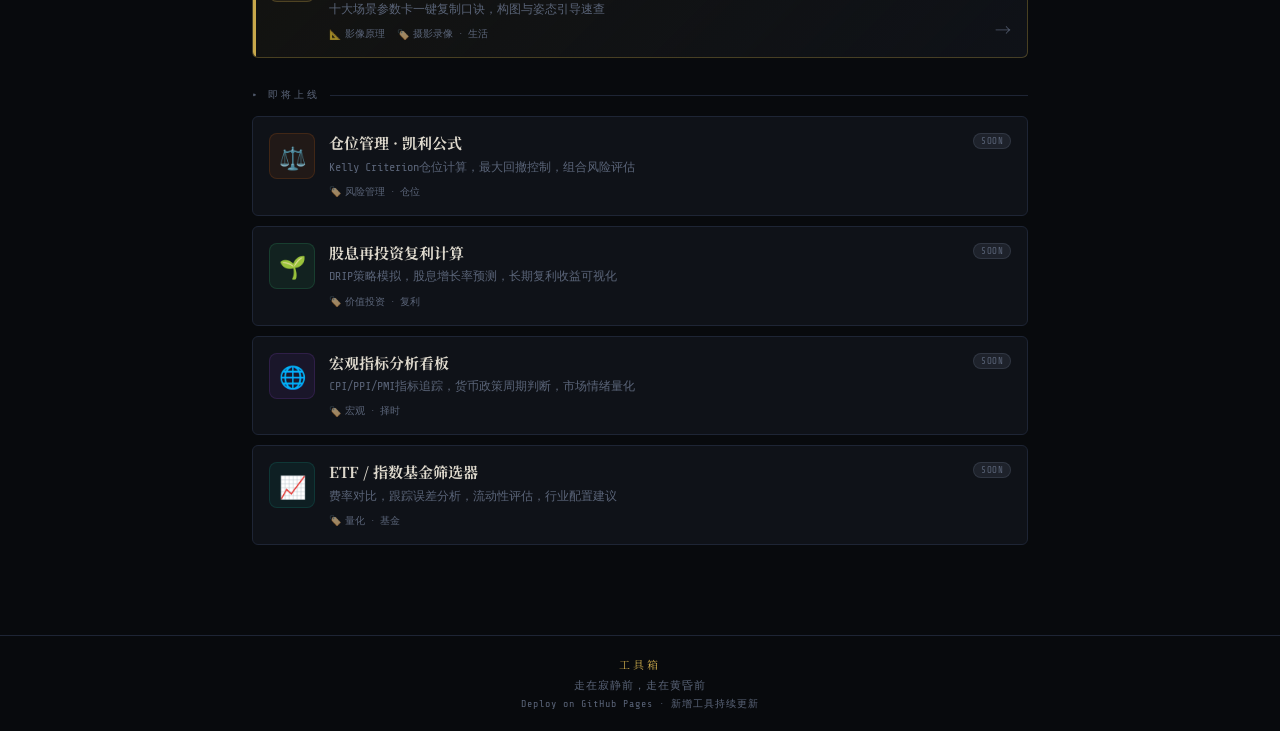
==== commit 13cea277: "[feat] 优化首页标题并为全站工具页面注入专属矢量 Favicon" ====
--- a/index.html
+++ b/index.html
@@ -3,7 +3,11 @@
 <head>
 <meta charset="UTF-8">
 <meta name="viewport" content="width=device-width, initial-scale=1.0, maximum-scale=1.0">
-<title>投资工具箱 · FinToolkit</title>
+<title>生活工具箱 · LifeTools</title>
+<meta name="description" content="工具箱：投资、分析、量化、生活等实用工具合集">
+<!-- 首页专用 Favicon：金色多功能工具箱矢量图标 -->
+<link rel="icon" type="image/svg+xml" href="data:image/svg+xml,%3Csvg xmlns='http://www.w3.org/2000/svg' viewBox='0 0 64 64'%3E%3Cdefs%3E%3ClinearGradient id='g' x1='0' y1='0' x2='1' y2='1'%3E%3Cstop offset='0%25' stop-color='%23f5d77f'/%3E%3Cstop offset='100%25' stop-color='%23b88e28'/%3E%3C/linearGradient%3E%3C/defs%3E%3Crect width='64' height='64' rx='14' fill='%230b0f19'/%3E%3Cpath d='M23 20V16a4 4 0 0 1 4-4h10a4 4 0 0 1 4 4v4' fill='none' stroke='url(%23g)' stroke-width='4' stroke-linecap='round'/%3E%3Crect x='10' y='20' width='44' height='32' rx='6' fill='url(%23g)'/%3E%3Crect x='10' y='31' width='44' height='3.5' fill='%230b0f19'/%3E%3Crect x='26' y='27.5' width='12' height='10.5' rx='2.5' fill='%230b0f19'/%3E%3Ccircle cx='32' cy='32.5' r='2' fill='url(%23g)'/%3E%3C/svg%3E">
+<link rel="apple-touch-icon" href="[data-uri]">
 <link href="https://fonts.googleapis.com/css2?family=Noto+Serif+SC:wght@300;400;700&family=Share+Tech+Mono&family=Bebas+Neue&display=swap" rel="stylesheet">
 <style>
   :root {
@@ -71,11 +75,13 @@
   }
 
   .site-title {
-    font-family: var(--display);
-    font-size: clamp(42px, 10vw, 72px);
+    font-family: var(--serif);
+    font-weight: 700;
+    font-size: clamp(44px, 12vw, 68px);
     color: var(--gold2);
-    letter-spacing: 6px;
-    line-height: 1;
+    letter-spacing: 0.14em;
+    padding-left: 0.14em; /* 抵消末字后的字距，保证视觉居中 */
+    line-height: 1.15;
     text-shadow: 0 0 60px rgba(200,168,75,0.3);
     animation: titleGlow 4s ease-in-out infinite;
   }
@@ -441,9 +447,9 @@
 <body>
 
 <header>
-  <div class="site-eyebrow">⬡ PERSONAL FINANCE TOOLKIT</div>
-  <div class="site-title">FINTOOLKIT</div>
-  <div class="site-sub">量化投资 · 价值分析 · 决策辅助</div>
+  <div class="site-eyebrow">⬡ PERSONAL TOOLKIT</div>
+  <div class="site-title">工具箱</div>
+  <div class="site-sub">投资 · 分析 · 量化 · 生活</div>
   <div class="header-stats">
     <div class="hstat">
       <div class="hstat-num" id="stat-total">1</div>
@@ -813,7 +819,7 @@
 </div>
 
 <footer>
-  <div style="margin-bottom:6px;color:var(--gold);letter-spacing:3px;">FINTOOLKIT</div>
+  <div style="margin-bottom:6px;color:var(--gold);letter-spacing:3px;font-family:var(--serif);">工具箱</div>
   <div>走在寂静前，走在黄昏前</div>
   <div style="margin-top:4px;font-size:10px;">Deploy on GitHub Pages · 新增工具持续更新</div>
 </footer>
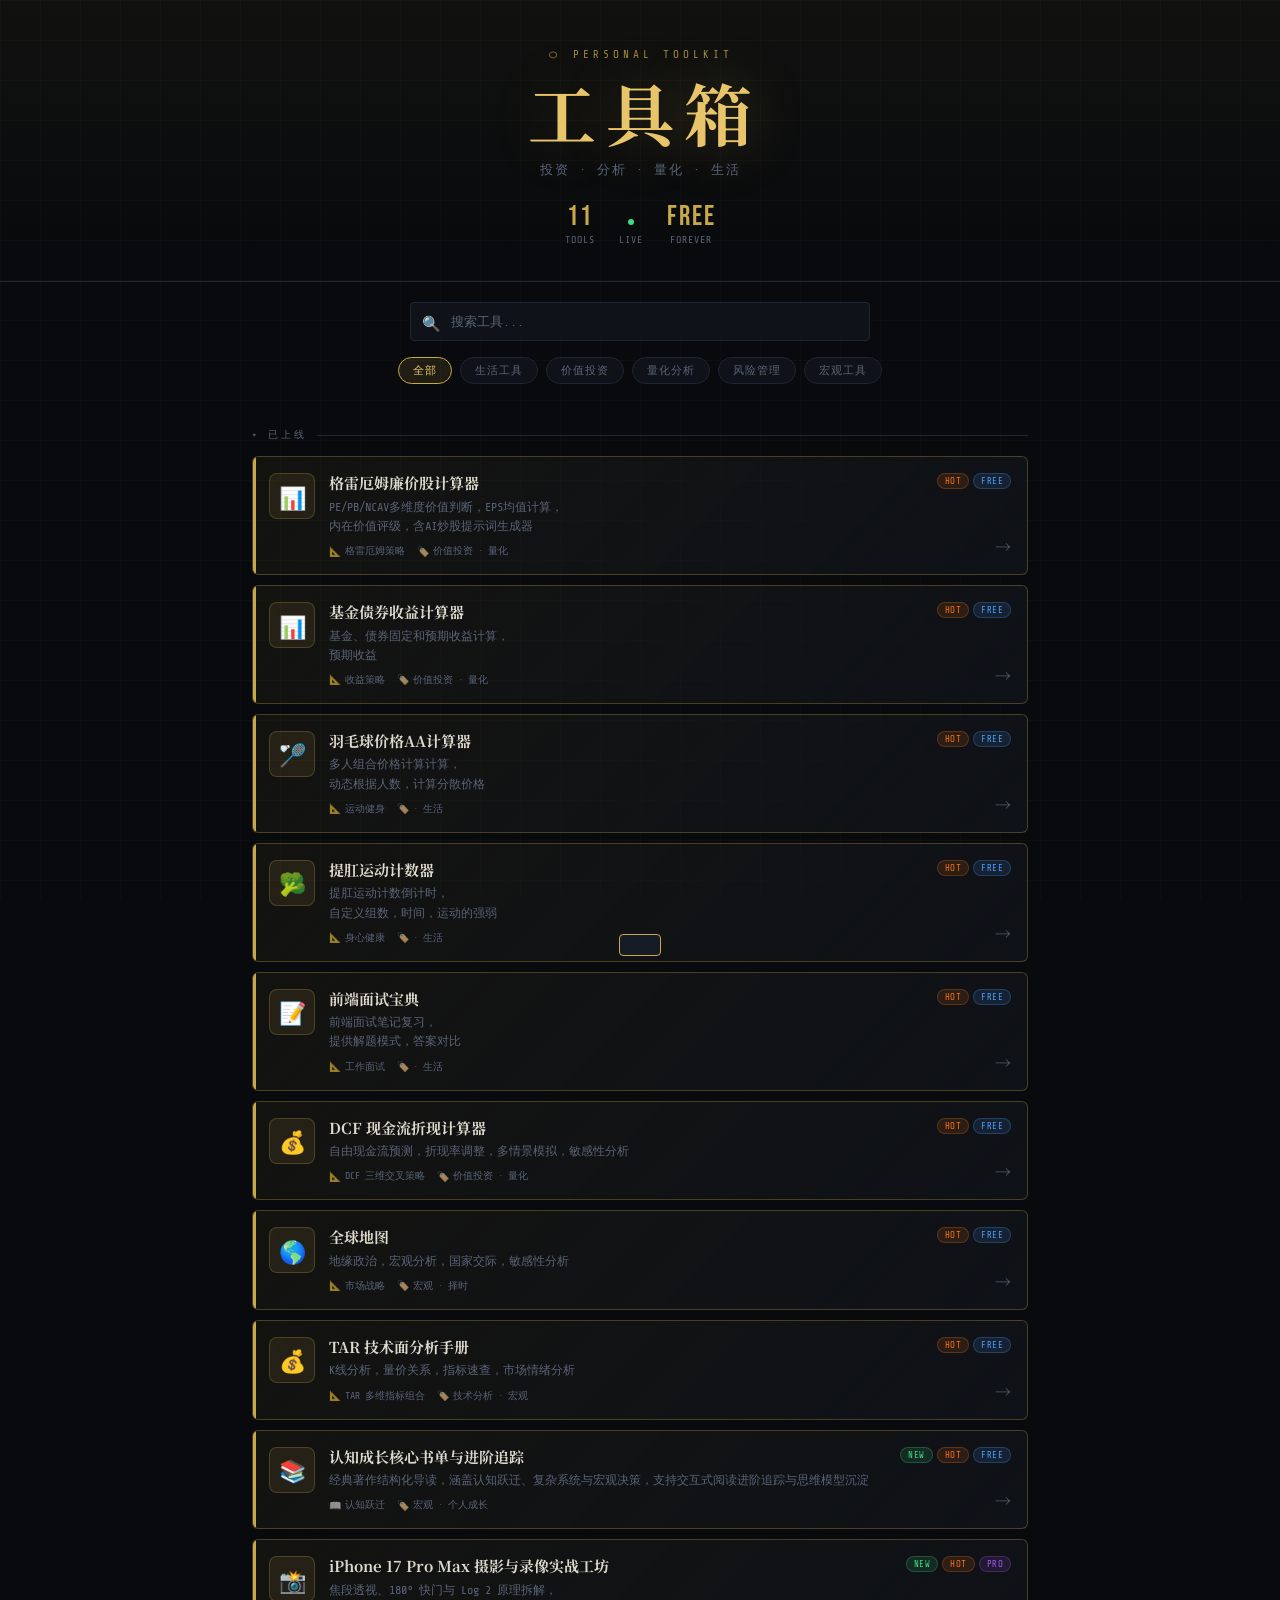
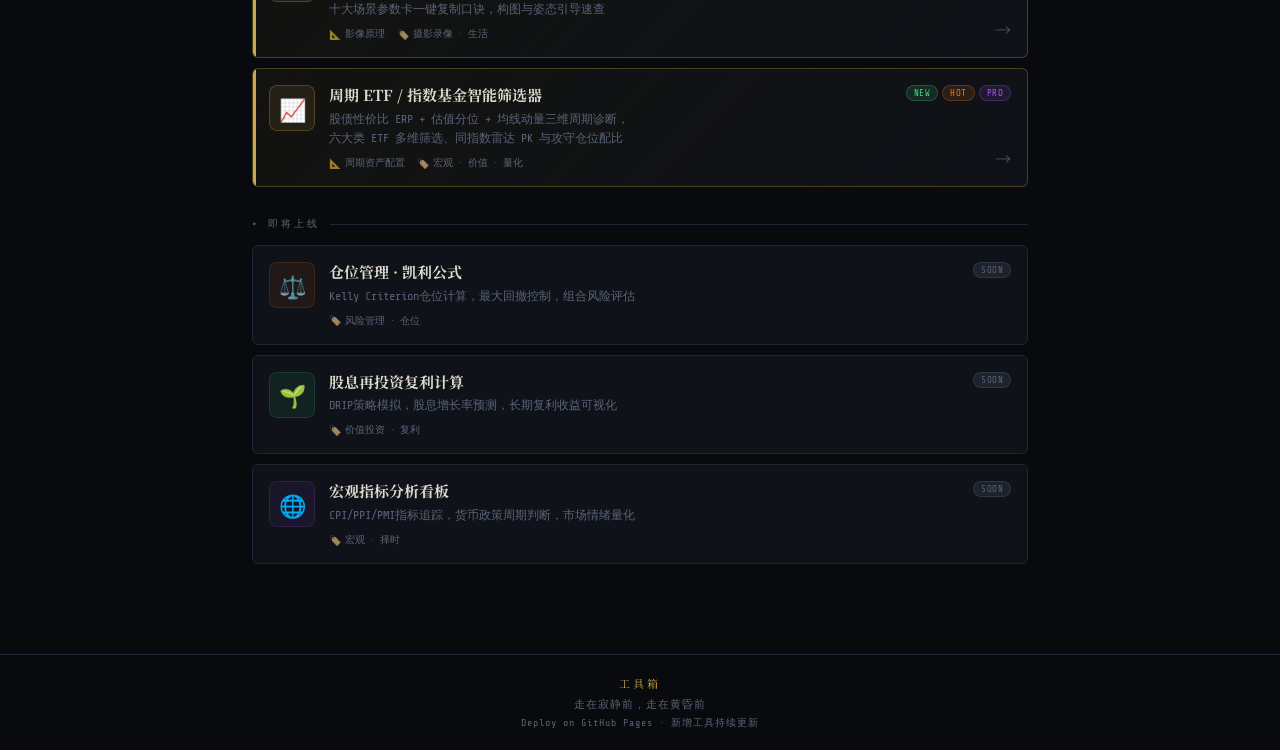
==== commit 1d597821: "[feat] 新增周期 ETF / 指数基金智能筛选器，接入主页并配置 GitHub Actions 每日自动更新行情数据" ====
--- a/index.html
+++ b/index.html
@@ -740,6 +740,32 @@
     <div class="tool-arrow">→</div>
   </a>
 
+  <a class="tool-card featured"
+     href="etf-screener.html"
+     data-name="etf 指数基金筛选器 周期配置 股债性价比 宽基 红利 估值 index fund screener"
+     data-cat="macro value quant"
+     style="--card-accent:#c8a84b; --card-glow:rgba(200,168,75,0.06); --icon-bg:rgba(200,168,75,0.1); --icon-border:rgba(200,168,75,0.25);">
+    <div class="tool-icon">📈</div>
+    <div class="tool-body">
+      <div class="tool-top">
+        <div class="tool-name">周期 ETF / 指数基金智能筛选器</div>
+        <div class="tool-tags">
+          <span class="tool-tag tag-new">NEW</span>
+          <span class="tool-tag tag-hot">HOT</span>
+          <span class="tool-tag tag-pro">PRO</span>
+        </div>
+      </div>
+      <div class="tool-desc">
+        股债性价比 ERP + 估值分位 + 均线动量三维周期诊断，<br>六大类 ETF 多维筛选、同指数雷达 PK 与攻守仓位配比
+      </div>
+      <div class="tool-meta">
+        <span class="tool-meta-item"><span>📐</span> 周期资产配置</span>
+        <span class="tool-meta-item"><span>🏷️</span> 宏观 · 价值 · 量化</span>
+      </div>
+    </div>
+    <div class="tool-arrow">→</div>
+  </a>
+
   <!-- ===== 即将上线 ===== -->
   <div class="section-label" style="margin-top:30px;">
     <span class="section-label-text">▸ 即将上线</span>
@@ -790,22 +816,6 @@
       <div class="tool-desc">CPI/PPI/PMI指标追踪，货币政策周期判断，市场情绪量化</div>
       <div class="tool-meta">
         <span class="tool-meta-item"><span>🏷️</span> 宏观 · 择时</span>
-      </div>
-    </div>
-  </div>
-
-  <div class="tool-card coming-soon"
-       data-name="ETF基金筛选器 指数基金 费率"
-       data-cat="quant">
-    <div class="tool-icon" style="background:rgba(20,184,166,0.08);border-color:rgba(20,184,166,0.15);">📈</div>
-    <div class="tool-body">
-      <div class="tool-top">
-        <div class="tool-name">ETF / 指数基金筛选器</div>
-        <div class="tool-tags"><span class="tool-tag tag-soon">SOON</span></div>
-      </div>
-      <div class="tool-desc">费率对比，跟踪误差分析，流动性评估，行业配置建议</div>
-      <div class="tool-meta">
-        <span class="tool-meta-item"><span>🏷️</span> 量化 · 基金</span>
       </div>
     </div>
   </div>
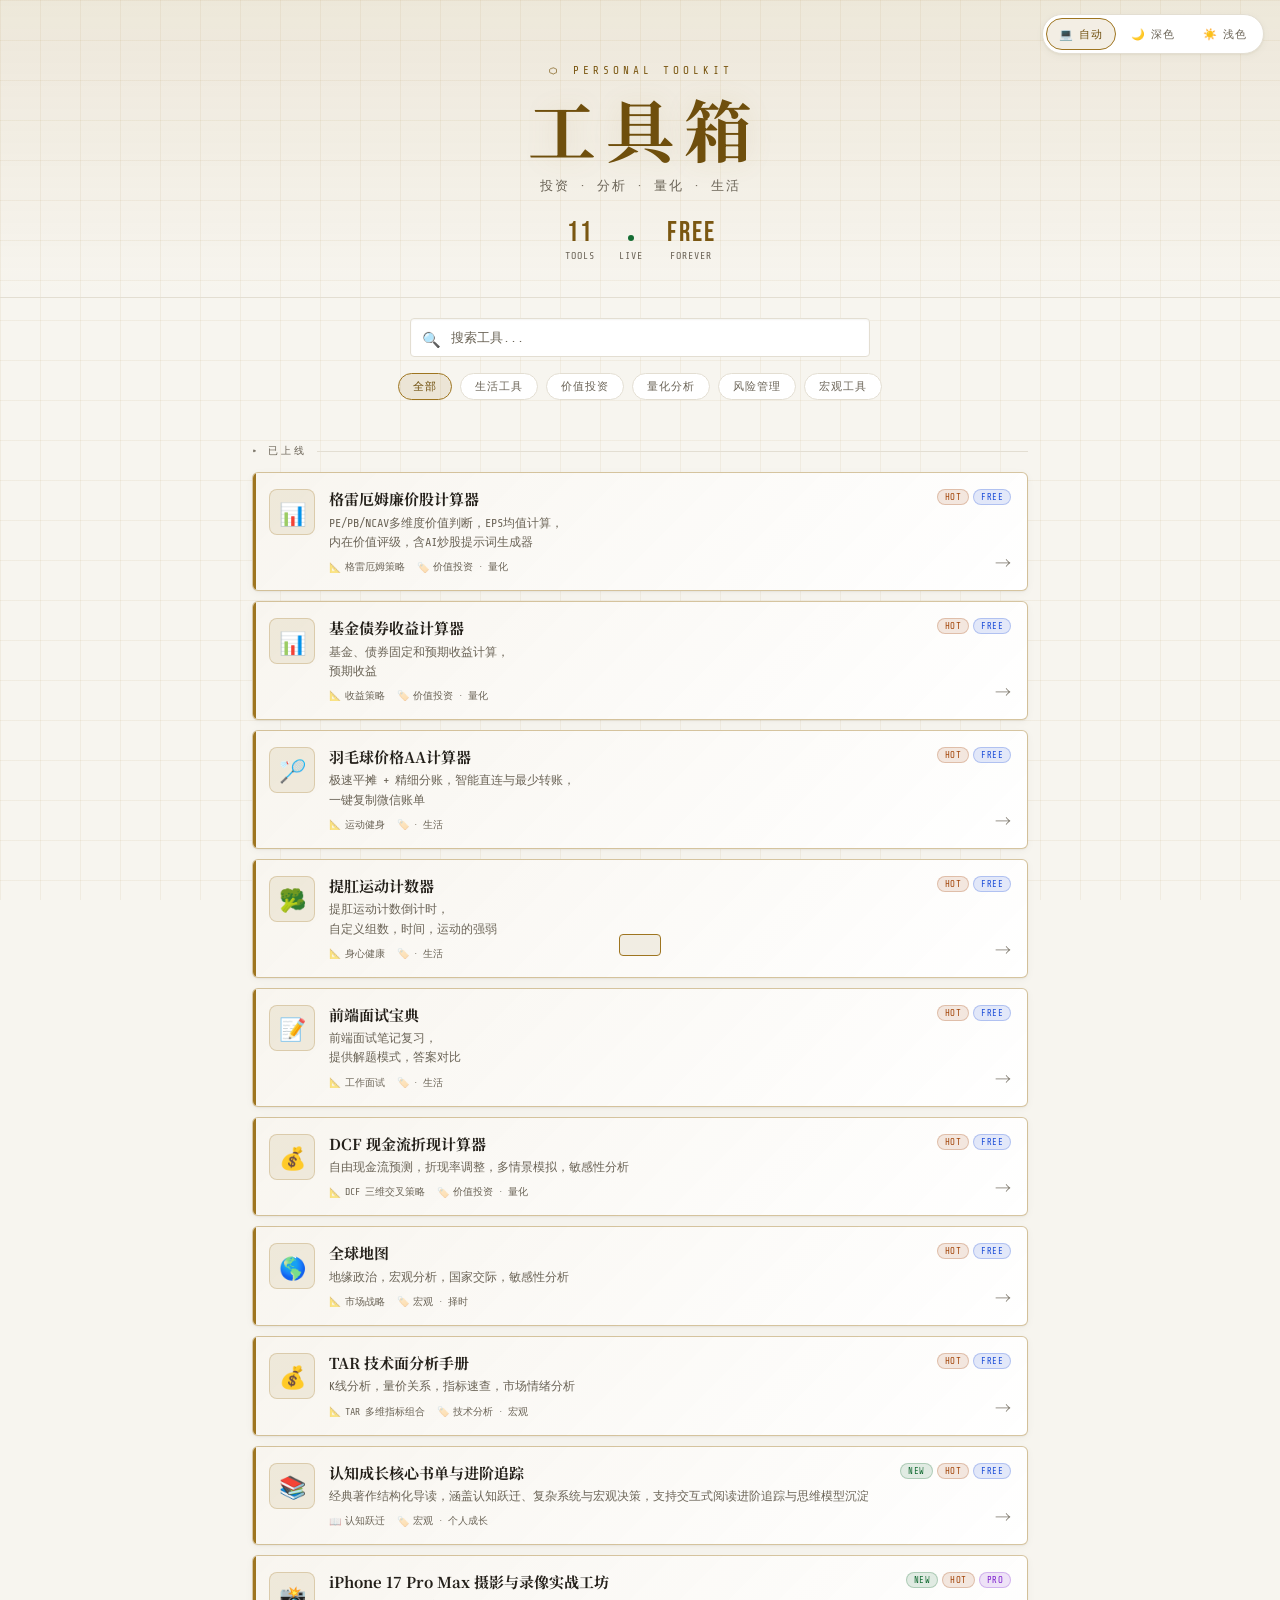
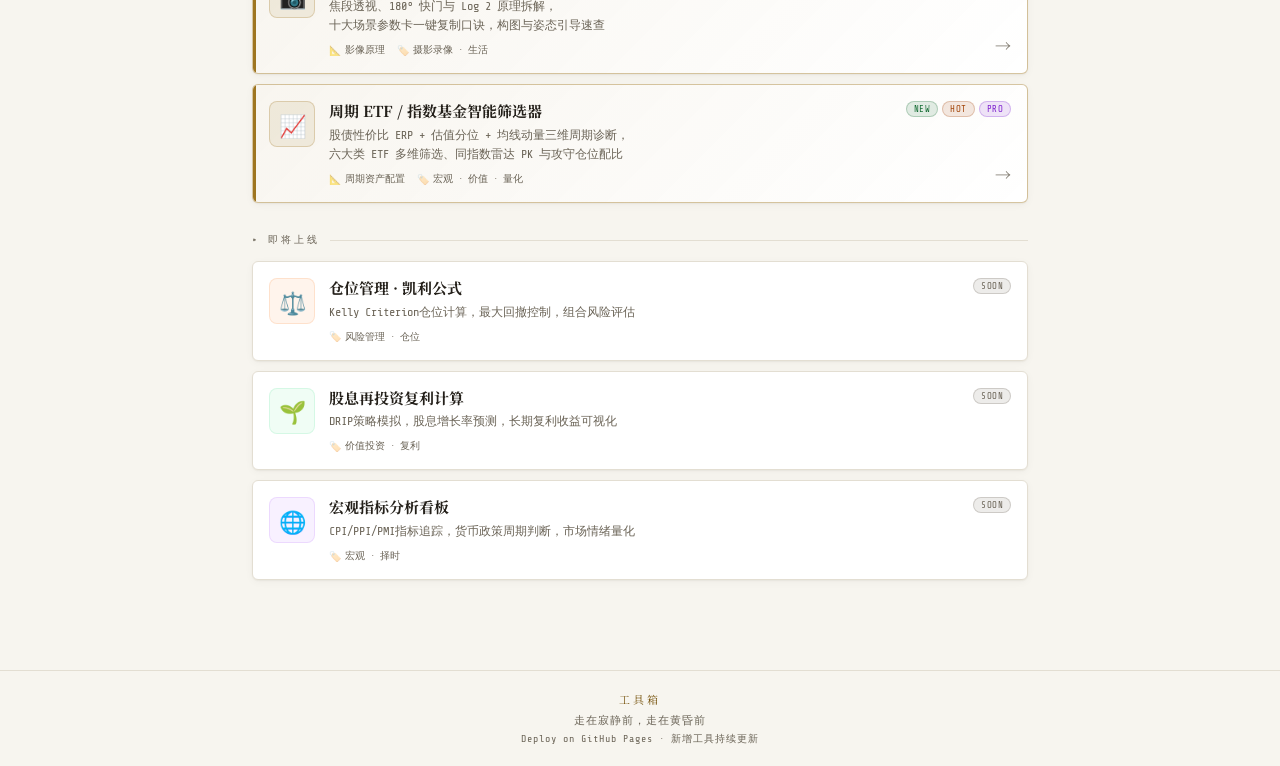
==== commit 203e42fe: "[feat] 首页新增浅色主题与全站主题三段式切换器（自动 / 深色 / 浅色）" ====
--- a/index.html
+++ b/index.html
@@ -4,12 +4,17 @@
 <meta charset="UTF-8">
 <meta name="viewport" content="width=device-width, initial-scale=1.0, maximum-scale=1.0">
 <title>生活工具箱 · LifeTools</title>
+<!-- 主题中枢:必须同步加载并在任何 <style> 之前初始化,避免首屏闪烁;theme-manager.js 缺失时保持 :root 的深色回退 -->
+<meta name="color-scheme" content="light dark">
+<script src="theme-manager.js"></script>
+<script>window.LifeToolsTheme && LifeToolsTheme.initAntiFOUC('home');</script>
 <meta name="description" content="工具箱：投资、分析、量化、生活等实用工具合集">
 <!-- 首页专用 Favicon：金色多功能工具箱矢量图标 -->
 <link rel="icon" type="image/svg+xml" href="data:image/svg+xml,%3Csvg xmlns='http://www.w3.org/2000/svg' viewBox='0 0 64 64'%3E%3Cdefs%3E%3ClinearGradient id='g' x1='0' y1='0' x2='1' y2='1'%3E%3Cstop offset='0%25' stop-color='%23f5d77f'/%3E%3Cstop offset='100%25' stop-color='%23b88e28'/%3E%3C/linearGradient%3E%3C/defs%3E%3Crect width='64' height='64' rx='14' fill='%230b0f19'/%3E%3Cpath d='M23 20V16a4 4 0 0 1 4-4h10a4 4 0 0 1 4 4v4' fill='none' stroke='url(%23g)' stroke-width='4' stroke-linecap='round'/%3E%3Crect x='10' y='20' width='44' height='32' rx='6' fill='url(%23g)'/%3E%3Crect x='10' y='31' width='44' height='3.5' fill='%230b0f19'/%3E%3Crect x='26' y='27.5' width='12' height='10.5' rx='2.5' fill='%230b0f19'/%3E%3Ccircle cx='32' cy='32.5' r='2' fill='url(%23g)'/%3E%3C/svg%3E">
 <link rel="apple-touch-icon" href="[data-uri]">
 <link href="https://fonts.googleapis.com/css2?family=Noto+Serif+SC:wght@300;400;700&family=Share+Tech+Mono&family=Bebas+Neue&display=swap" rel="stylesheet">
 <style>
+  /* 主题变量::root 是深色(无 JS / theme-manager.js 缺失时的回退),浅色由 html[data-theme="light"] 覆盖 */
   :root {
     --bg: #080a0d;
     --surface: #0f1218;
@@ -17,18 +22,78 @@
     --border: #1e2535;
     --gold: #c8a84b;
     --gold2: #e8c56a;
-    --gold-dim: rgba(200,168,75,0.12);
-    --green: #3ddc84;
-    --blue: #4a9eff;
-    --purple: #a855f7;
-    --orange: #f97316;
+    --gold-text: var(--gold); /* 小字号金色文字专用:浅色下需要更深才能满足对比度 */
+    --gold-rgb: 200,168,75;
+    --gold-dim: rgba(var(--gold-rgb),0.12);
+    /* 状态色以 rgb 通道存储,标签底色/描边直接复用,浅色下只需换一组通道值 */
+    --green-rgb: 61,220,132;
+    --blue-rgb: 74,158,255;
+    --purple-rgb: 168,85,247;
+    --orange-rgb: 249,115,22;
+    --green: rgb(var(--green-rgb));
+    --blue: rgb(var(--blue-rgb));
+    --purple: rgb(var(--purple-rgb));
+    --orange: rgb(var(--orange-rgb));
     --red: #ef4444;
     --teal: #14b8a6;
     --text: #ddd8cc;
     --muted: #5a6478;
+    --muted-ctl: #8b95a8; /* 主题切换器里未选中项的文字色:比 --muted 亮一档,深色下对比度 ≥ 4.5:1 */
     --mono: 'Share Tech Mono', monospace;
     --serif: 'Noto Serif SC', serif;
     --display: 'Bebas Neue', sans-serif;
+
+    /* 装饰性变量(网格、光晕、阴影等),两套主题各给一组取值 */
+    --grid-line: rgba(var(--gold-rgb),0.03);
+    --header-glow: rgba(var(--gold-rgb),0.05);
+    --title-shadow: 0 0 60px rgba(var(--gold-rgb),0.3);
+    --title-glow-lo: 0 0 40px rgba(var(--gold-rgb),0.2);
+    --title-glow-hi: 0 0 80px rgba(var(--gold-rgb),0.5), 0 0 120px rgba(var(--gold-rgb),0.2);
+    --card-shadow: none;
+    --card-shadow-hover: 0 8px 30px rgba(0,0,0,0.4);
+    --featured-tint: rgba(var(--gold-rgb),0.06);
+    --featured-border: rgba(var(--gold-rgb),0.3);
+    --input-shadow: 0 0 0 0 transparent; /* 保持是合法的阴影值,focus 时才能和描边光圈并列 */
+    --toast-shadow: none;
+    --soon-bg: rgba(90,100,120,0.2);
+    --soon-border: rgba(90,100,120,0.3);
+    --soon-opacity: 0.5;
+    --eyebrow-opacity: 0.8;
+  }
+
+  /* 浅色:雅致米白底 + 暖金点缀。文字/次要文字/金色文字对比度均 ≥ 4.5:1(WCAG AA) */
+  html[data-theme="light"] {
+    --bg: #f7f5ef;
+    --surface: #ffffff;
+    --surface2: #f1ede3;
+    --border: #e3ded2;
+    --gold: #9e7520;      /* 装饰:描边、竖条、圆点 */
+    --gold2: #6f4f0d;     /* 强调文字:标题、悬停态 */
+    --gold-text: #7a5712; /* 小号金色文字 */
+    --gold-rgb: 158,117,32;
+    --green-rgb: 20,108,51;
+    --blue-rgb: 29,78,216;
+    --purple-rgb: 126,34,206;
+    --orange-rgb: 163,70,10;
+    --text: #24201a;
+    --muted: #6b6457;
+    --muted-ctl: var(--muted);
+
+    --grid-line: rgba(var(--gold-rgb),0.07);
+    --header-glow: rgba(var(--gold-rgb),0.1);
+    --title-shadow: 0 1px 28px rgba(var(--gold-rgb),0.14);
+    --title-glow-lo: 0 1px 24px rgba(var(--gold-rgb),0.1);
+    --title-glow-hi: 0 1px 36px rgba(var(--gold-rgb),0.3);
+    --card-shadow: 0 1px 2px rgba(60,48,20,0.06), 0 2px 8px rgba(60,48,20,0.04);
+    --card-shadow-hover: 0 12px 28px rgba(60,48,20,0.14), 0 2px 6px rgba(60,48,20,0.08);
+    --featured-tint: rgba(var(--gold-rgb),0.07);
+    --featured-border: rgba(var(--gold-rgb),0.42);
+    --input-shadow: inset 0 1px 2px rgba(60,48,20,0.06);
+    --toast-shadow: 0 8px 24px rgba(60,48,20,0.2);
+    --soon-bg: rgba(107,100,87,0.12);
+    --soon-border: rgba(107,100,87,0.25);
+    --soon-opacity: 0.62;
+    --eyebrow-opacity: 1; /* 浅色下不再降低透明度,否则小字对比度掉到 4:1 以下 */
   }
 
   * { box-sizing: border-box; margin: 0; padding: 0; }
@@ -41,14 +106,29 @@
     overflow-x: hidden;
   }
 
+  /* 切换主题时临时给全站加颜色过渡(≈0.25s)。class 只在切换时由脚本加上,
+     首屏加载没有它,所以刷新页面不会看到"从深色渐变到浅色"的动画 */
+  html.theme-switching,
+  html.theme-switching *,
+  html.theme-switching *::before,
+  html.theme-switching *::after {
+    transition: background-color 0.25s ease, color 0.25s ease, border-color 0.25s ease, box-shadow 0.25s ease !important;
+  }
+  @media (prefers-reduced-motion: reduce) {
+    html.theme-switching,
+    html.theme-switching *,
+    html.theme-switching *::before,
+    html.theme-switching *::after { transition: none !important; }
+  }
+
   /* === GRID BG === */
   body::before {
     content: '';
     position: fixed;
     inset: 0;
     background-image:
-      linear-gradient(rgba(200,168,75,0.03) 1px, transparent 1px),
-      linear-gradient(90deg, rgba(200,168,75,0.03) 1px, transparent 1px);
+      linear-gradient(var(--grid-line) 1px, transparent 1px),
+      linear-gradient(90deg, var(--grid-line) 1px, transparent 1px);
     background-size: 40px 40px;
     pointer-events: none;
     z-index: 0;
@@ -58,20 +138,65 @@
   header {
     position: relative;
     z-index: 10;
-    padding: 48px 20px 36px;
+    padding: 64px 20px 36px;
     text-align: center;
     border-bottom: 1px solid var(--border);
-    background: linear-gradient(180deg, rgba(200,168,75,0.05) 0%, transparent 100%);
+    background: linear-gradient(180deg, var(--header-glow) 0%, transparent 100%);
+  }
+
+  /* === THEME SWITCH(三段式:自动 / 深色 / 浅色) === */
+  .theme-switch {
+    position: absolute;
+    top: 14px;
+    right: 16px;
+    z-index: 2;
+    display: inline-flex;
+    gap: 2px;
+    padding: 3px;
+    background: var(--surface);
+    border: 1px solid var(--border);
+    border-radius: 999px;
+    box-shadow: var(--card-shadow);
+  }
+  .theme-switch[hidden] { display: none; }
+  .theme-opt {
+    display: inline-flex;
+    align-items: center;
+    gap: 5px;
+    min-height: 32px;
+    padding: 0 12px;
+    border: 1px solid transparent;
+    border-radius: 999px;
+    background: transparent;
+    color: var(--muted-ctl);
+    font-family: var(--mono);
+    font-size: 11px;
+    letter-spacing: 1px;
+    white-space: nowrap;
+    cursor: pointer;
+    transition: background-color 0.2s, color 0.2s, border-color 0.2s;
+  }
+  .theme-opt:hover { color: var(--text); }
+  .theme-opt[aria-checked="true"] {
+    background: var(--gold-dim);
+    border-color: var(--gold);
+    color: var(--gold2);
+  }
+  .theme-opt:focus-visible { outline: 2px solid var(--gold); outline-offset: 2px; }
+  @media (pointer: coarse) { .theme-opt { min-height: 40px; } }
+  @media (max-width: 480px) {
+    .theme-switch { top: 10px; right: 10px; }
+    .theme-opt { padding: 0 9px; letter-spacing: 0; }
   }
 
   .site-eyebrow {
     font-family: var(--mono);
     font-size: 11px;
-    color: var(--gold);
+    color: var(--gold-text);
     letter-spacing: 4px;
     text-transform: uppercase;
     margin-bottom: 12px;
-    opacity: 0.8;
+    opacity: var(--eyebrow-opacity);
   }
 
   .site-title {
@@ -82,13 +207,13 @@
     letter-spacing: 0.14em;
     padding-left: 0.14em; /* 抵消末字后的字距，保证视觉居中 */
     line-height: 1.15;
-    text-shadow: 0 0 60px rgba(200,168,75,0.3);
+    text-shadow: var(--title-shadow);
     animation: titleGlow 4s ease-in-out infinite;
   }
 
   @keyframes titleGlow {
-    0%, 100% { text-shadow: 0 0 40px rgba(200,168,75,0.2); }
-    50% { text-shadow: 0 0 80px rgba(200,168,75,0.5), 0 0 120px rgba(200,168,75,0.2); }
+    0%, 100% { text-shadow: var(--title-glow-lo); }
+    50% { text-shadow: var(--title-glow-hi); }
   }
 
   .site-sub {
@@ -112,7 +237,7 @@
   .hstat-num {
     font-family: var(--display);
     font-size: 28px;
-    color: var(--gold);
+    color: var(--gold-text);
     letter-spacing: 2px;
     line-height: 1;
   }
@@ -142,9 +267,10 @@
     font-family: var(--mono);
     font-size: 13px;
     outline: none;
-    transition: border-color 0.2s;
-  }
-  .search-input:focus { border-color: var(--gold); }
+    box-shadow: var(--input-shadow);
+    transition: border-color 0.2s, box-shadow 0.2s;
+  }
+  .search-input:focus { border-color: var(--gold); box-shadow: var(--input-shadow), 0 0 0 3px var(--gold-dim); }
   .search-input::placeholder { color: var(--muted); }
   .search-icon {
     position: absolute;
@@ -231,6 +357,7 @@
     color: inherit;
     position: relative;
     overflow: hidden;
+    box-shadow: var(--card-shadow);
   }
   .tool-card::before {
     content: '';
@@ -247,21 +374,23 @@
     content: '';
     position: absolute;
     inset: 0;
-    background: linear-gradient(135deg, var(--card-glow, rgba(200,168,75,0.04)), transparent 60%);
+    background: linear-gradient(135deg, var(--card-glow, rgba(var(--gold-rgb),0.06)), transparent 60%);
     opacity: 0;
     transition: opacity 0.25s;
   }
   .tool-card:hover {
     border-color: var(--card-accent, var(--gold));
     transform: translateY(-2px);
-    box-shadow: 0 8px 30px rgba(0,0,0,0.4);
+    box-shadow: var(--card-shadow-hover);
   }
   .tool-card:hover::before { transform: scaleY(1); }
   .tool-card:hover::after { opacity: 1; }
 
+  /* 底色单独走 background-color,切换主题时才能平滑过渡;金色渐变只是一层很淡的叠加 */
   .tool-card.featured {
-    background: linear-gradient(135deg, rgba(200,168,75,0.06), var(--surface));
-    border-color: rgba(200,168,75,0.3);
+    background-color: var(--surface);
+    background-image: linear-gradient(135deg, var(--featured-tint), transparent);
+    border-color: var(--featured-border);
   }
   .tool-card.featured::before { transform: scaleY(1); }
 
@@ -275,8 +404,8 @@
     justify-content: center;
     font-size: 22px;
     flex-shrink: 0;
-    background: var(--icon-bg, rgba(200,168,75,0.1));
-    border: 1px solid var(--icon-border, rgba(200,168,75,0.2));
+    background: var(--icon-bg, rgba(var(--gold-rgb),0.1));
+    border: 1px solid var(--icon-border, rgba(var(--gold-rgb),0.25));
     position: relative;
     z-index: 1;
   }
@@ -318,10 +447,10 @@
     letter-spacing: 0.5px;
     white-space: nowrap;
   }
-  .tag-new { background: rgba(61,220,132,0.12); color: var(--green); border: 1px solid rgba(61,220,132,0.25); }
-  .tag-hot { background: rgba(249,115,22,0.12); color: var(--orange); border: 1px solid rgba(249,115,22,0.25); }
-  .tag-pro { background: rgba(168,85,247,0.12); color: var(--purple); border: 1px solid rgba(168,85,247,0.25); }
-  .tag-free { background: rgba(74,158,255,0.12); color: var(--blue); border: 1px solid rgba(74,158,255,0.25); }
+  .tag-new { background: rgba(var(--green-rgb),0.12); color: var(--green); border: 1px solid rgba(var(--green-rgb),0.25); }
+  .tag-hot { background: rgba(var(--orange-rgb),0.12); color: var(--orange); border: 1px solid rgba(var(--orange-rgb),0.25); }
+  .tag-pro { background: rgba(var(--purple-rgb),0.12); color: var(--purple); border: 1px solid rgba(var(--purple-rgb),0.25); }
+  .tag-free { background: rgba(var(--blue-rgb),0.12); color: var(--blue); border: 1px solid rgba(var(--blue-rgb),0.25); }
 
   .tool-desc {
     font-size: 12px;
@@ -362,16 +491,16 @@
 
   /* Coming soon card */
   .tool-card.coming-soon {
-    opacity: 0.5;
+    opacity: var(--soon-opacity);
     cursor: not-allowed;
   }
   .tool-card.coming-soon:hover {
     transform: none;
     border-color: var(--border);
-    box-shadow: none;
+    box-shadow: var(--card-shadow);
   }
   .tool-card.coming-soon::before { display: none; }
-  .tag-soon { background: rgba(90,100,120,0.2); color: var(--muted); border: 1px solid rgba(90,100,120,0.3); }
+  .tag-soon { background: var(--soon-bg); color: var(--muted); border: 1px solid var(--soon-border); }
 
   /* Empty state */
   .empty-state {
@@ -441,12 +570,18 @@
     transition: transform 0.3s;
     border: 1px solid var(--gold);
   }
-  .toast.show { transform: translateX(-50%) translateY(0); }
+  .toast.show { transform: translateX(-50%) translateY(0); box-shadow: var(--toast-shadow); } /* 阴影只在显示时出现,收起状态下不会漏进视口 */
 </style>
 </head>
 <body>
 
 <header>
+  <!-- 全站主题主控:选择结果写入 localStorage,各工具页默认"跟随首页" -->
+  <div class="theme-switch" id="theme-switch" role="radiogroup" aria-label="主题模式" title="切换主题(同步到所有工具页)">
+    <button type="button" class="theme-opt" role="radio" aria-checked="false" data-mode="auto" aria-label="自动(跟随系统)" title="自动:跟随系统"><span aria-hidden="true">💻</span>自动</button>
+    <button type="button" class="theme-opt" role="radio" aria-checked="false" data-mode="dark" aria-label="深色" title="深色"><span aria-hidden="true">🌙</span>深色</button>
+    <button type="button" class="theme-opt" role="radio" aria-checked="false" data-mode="light" aria-label="浅色" title="浅色"><span aria-hidden="true">☀️</span>浅色</button>
+  </div>
   <div class="site-eyebrow">⬡ PERSONAL TOOLKIT</div>
   <div class="site-title">工具箱</div>
   <div class="site-sub">投资 · 分析 · 量化 · 生活</div>
@@ -491,8 +626,7 @@
   <a class="tool-card featured"
      href="graham-calculator.html"
      data-name="格雷厄姆廉价股计算器 量化 价值投资 NCAV EPS 内在价值"
-     data-cat="value quant"
-     style="--card-accent:#c8a84b; --card-glow:rgba(200,168,75,0.06); --icon-bg:rgba(200,168,75,0.1); --icon-border:rgba(200,168,75,0.25);">
+     data-cat="value quant">
     <div class="tool-icon">📊</div>
     <div class="tool-body">
       <div class="tool-top">
@@ -516,8 +650,7 @@
   <a class="tool-card featured"
      href="earnings-calculator.html"
      data-name="基金债券收益计算器 量化 价值投资 NCAV EPS 内在价值"
-     data-cat="value quant"
-     style="--card-accent:#c8a84b; --card-glow:rgba(200,168,75,0.06); --icon-bg:rgba(200,168,75,0.1); --icon-border:rgba(200,168,75,0.25);">
+     data-cat="value quant">
     <div class="tool-icon">📊</div>
     <div class="tool-body">
       <div class="tool-top">
@@ -540,9 +673,8 @@
 
   <a class="tool-card featured"
      href="badminton-cost-calculator.html"
-     data-name="羽毛球价格计算器 量化 体育 生活工具"
-     data-cat="life"
-     style="--card-accent:#c8a84b; --card-glow:rgba(200,168,75,0.06); --icon-bg:rgba(200,168,75,0.1); --icon-border:rgba(200,168,75,0.25);">
+     data-name="羽毛球价格计算器 羽毛球费用AA平摊 分账 转账 微信账单 量化 体育 生活工具"
+     data-cat="life">
     <div class="tool-icon">🏸</div>
     <div class="tool-body">
       <div class="tool-top">
@@ -553,7 +685,7 @@
         </div>
       </div>
       <div class="tool-desc">
-        多人组合价格计算计算，<br>动态根据人数，计算分散价格
+        极速平摊 + 精细分账，智能直连与最少转账，<br>一键复制微信账单
       </div>
       <div class="tool-meta">
         <span class="tool-meta-item"><span>📐</span> 运动健身</span>
@@ -566,8 +698,7 @@
   <a class="tool-card featured"
      href="anal-lifting-trainer.html"
      data-name="提肛运动计数器 身心健康 生活工具"
-     data-cat="life"
-     style="--card-accent:#c8a84b; --card-glow:rgba(200,168,75,0.06); --icon-bg:rgba(200,168,75,0.1); --icon-border:rgba(200,168,75,0.25);">
+     data-cat="life">
     <div class="tool-icon">🥦</div>
     <div class="tool-body">
       <div class="tool-top">
@@ -591,8 +722,7 @@
   <a class="tool-card featured"
      href="frontend-interview-guide.html"
      data-name="前端面试宝典 工作 面试 生活工具"
-     data-cat="life"
-     style="--card-accent:#c8a84b; --card-glow:rgba(200,168,75,0.06); --icon-bg:rgba(200,168,75,0.1); --icon-border:rgba(200,168,75,0.25);">
+     data-cat="life">
     <div class="tool-icon">📝</div>
     <div class="tool-body">
       <div class="tool-top">
@@ -616,8 +746,7 @@
   <a class="tool-card featured"
      href="dcf-calculator.html"
      data-name="DCF内在价值计算器 现金流折现"
-     data-cat="value quant"
-     style="--card-accent:#c8a84b; --card-glow:rgba(200,168,75,0.06); --icon-bg:rgba(200,168,75,0.1); --icon-border:rgba(200,168,75,0.25);">
+     data-cat="value quant">
     <div class="tool-icon">💰</div>
     <div class="tool-body">
       <div class="tool-top">
@@ -641,8 +770,7 @@
     <a class="tool-card featured"
      href="geopolitical-map.html"
      data-name="全球地图"
-     data-cat="macro"
-     style="--card-accent:#c8a84b; --card-glow:rgba(200,168,75,0.06); --icon-bg:rgba(200,168,75,0.1); --icon-border:rgba(200,168,75,0.25);">
+     data-cat="macro">
     <div class="tool-icon">🌎</div>
     <div class="tool-body">
       <div class="tool-top">
@@ -666,8 +794,7 @@
   <a class="tool-card featured"
      href="technical_analysis_guide_cn.html"
      data-name="技术面分析手册"
-     data-cat="macro"
-     style="--card-accent:#c8a84b; --card-glow:rgba(200,168,75,0.06); --icon-bg:rgba(200,168,75,0.1); --icon-border:rgba(200,168,75,0.25);">
+     data-cat="macro">
     <div class="tool-icon">💰</div>
     <div class="tool-body">
       <div class="tool-top">
@@ -691,8 +818,7 @@
   <a class="tool-card featured"
      href="reading_list_card.html"
      data-name="认知成长核心书单 读书清单 进阶追踪 思维模型 宏观工具"
-     data-cat="macro"
-     style="--card-accent:#c8a84b; --card-glow:rgba(200,168,75,0.06); --icon-bg:rgba(200,168,75,0.1); --icon-border:rgba(200,168,75,0.25);">
+     data-cat="macro">
     <div class="tool-icon">📚</div>
     <div class="tool-body">
       <div class="tool-top">
@@ -717,8 +843,7 @@
   <a class="tool-card featured"
      href="iphone17-pro-camera-master.html"
      data-name="iPhone17 Pro Max 摄影 录像 拍照技巧 参数设置 构图 摆拍 生活工具"
-     data-cat="life"
-     style="--card-accent:#c8a84b; --card-glow:rgba(200,168,75,0.06); --icon-bg:rgba(200,168,75,0.1); --icon-border:rgba(200,168,75,0.25);">
+     data-cat="life">
     <div class="tool-icon">📸</div>
     <div class="tool-body">
       <div class="tool-top">
@@ -743,8 +868,7 @@
   <a class="tool-card featured"
      href="etf-screener.html"
      data-name="etf 指数基金筛选器 周期配置 股债性价比 宽基 红利 估值 index fund screener"
-     data-cat="macro value quant"
-     style="--card-accent:#c8a84b; --card-glow:rgba(200,168,75,0.06); --icon-bg:rgba(200,168,75,0.1); --icon-border:rgba(200,168,75,0.25);">
+     data-cat="macro value quant">
     <div class="tool-icon">📈</div>
     <div class="tool-body">
       <div class="tool-top">
@@ -829,7 +953,7 @@
 </div>
 
 <footer>
-  <div style="margin-bottom:6px;color:var(--gold);letter-spacing:3px;font-family:var(--serif);">工具箱</div>
+  <div style="margin-bottom:6px;color:var(--gold-text);letter-spacing:3px;font-family:var(--serif);">工具箱</div>
   <div>走在寂静前，走在黄昏前</div>
   <div style="margin-top:4px;font-size:10px;">Deploy on GitHub Pages · 新增工具持续更新</div>
 </footer>
@@ -884,6 +1008,69 @@
     setTimeout(() => t.classList.remove('show'), 2200);
   });
 });
+
+// === 主题切换器(三段式单选:自动 / 深色 / 浅色) ===
+(function initThemeSwitch() {
+  const group = document.getElementById('theme-switch');
+  const T = window.LifeToolsTheme;
+  if (!group) return;
+  if (!T) { group.hidden = true; return; } // theme-manager.js 加载失败时不展示无效控件
+
+  const opts = Array.from(group.querySelectorAll('.theme-opt'));
+  const THEME_TEXT = { dark: '深色', light: '浅色' };
+  const root = document.documentElement;
+  let lastTheme = root.getAttribute('data-theme');
+  let switchTimer = 0;
+
+  function sync() {
+    const mode = T.getGlobalTheme();
+    opts.forEach(btn => {
+      const on = btn.dataset.mode === mode;
+      btn.setAttribute('aria-checked', on ? 'true' : 'false');
+      btn.tabIndex = on ? 0 : -1; // 单选组只让选中项进入 Tab 序列,方向键在组内移动
+    });
+    const autoBtn = opts.find(b => b.dataset.mode === 'auto');
+    if (autoBtn) autoBtn.title = '自动:跟随系统(当前' + THEME_TEXT[T.resolveEffectiveTheme('home')] + ')';
+  }
+
+  function choose(btn) {
+    T.setGlobalTheme(btn.dataset.mode);
+    sync(); // 存储不可用时 setGlobalTheme 仍会应用并广播,这里兜底刷新高亮
+  }
+
+  group.addEventListener('click', e => {
+    const btn = e.target.closest('.theme-opt');
+    if (btn) choose(btn);
+  });
+
+  group.addEventListener('keydown', e => {
+    const i = opts.indexOf(document.activeElement);
+    if (i < 0) return;
+    let next = -1;
+    if (e.key === 'ArrowRight' || e.key === 'ArrowDown') next = (i + 1) % opts.length;
+    else if (e.key === 'ArrowLeft' || e.key === 'ArrowUp') next = (i - 1 + opts.length) % opts.length;
+    else if (e.key === 'Home') next = 0;
+    else if (e.key === 'End') next = opts.length - 1;
+    if (next < 0) return;
+    e.preventDefault();
+    opts[next].focus();
+    choose(opts[next]);
+  });
+
+  // 本页点击、其它标签页修改、系统主题变化都会触发该事件
+  T.onChange(e => {
+    // 只在生效主题真的变化时给全站短暂加上颜色过渡;首屏不经过这里,所以刷新没有过渡动画
+    if (e.detail.theme !== lastTheme) {
+      lastTheme = e.detail.theme;
+      root.classList.add('theme-switching');
+      clearTimeout(switchTimer);
+      switchTimer = setTimeout(() => root.classList.remove('theme-switching'), 350);
+    }
+    sync();
+  });
+
+  sync();
+})();
 </script>
 </body>
 </html>
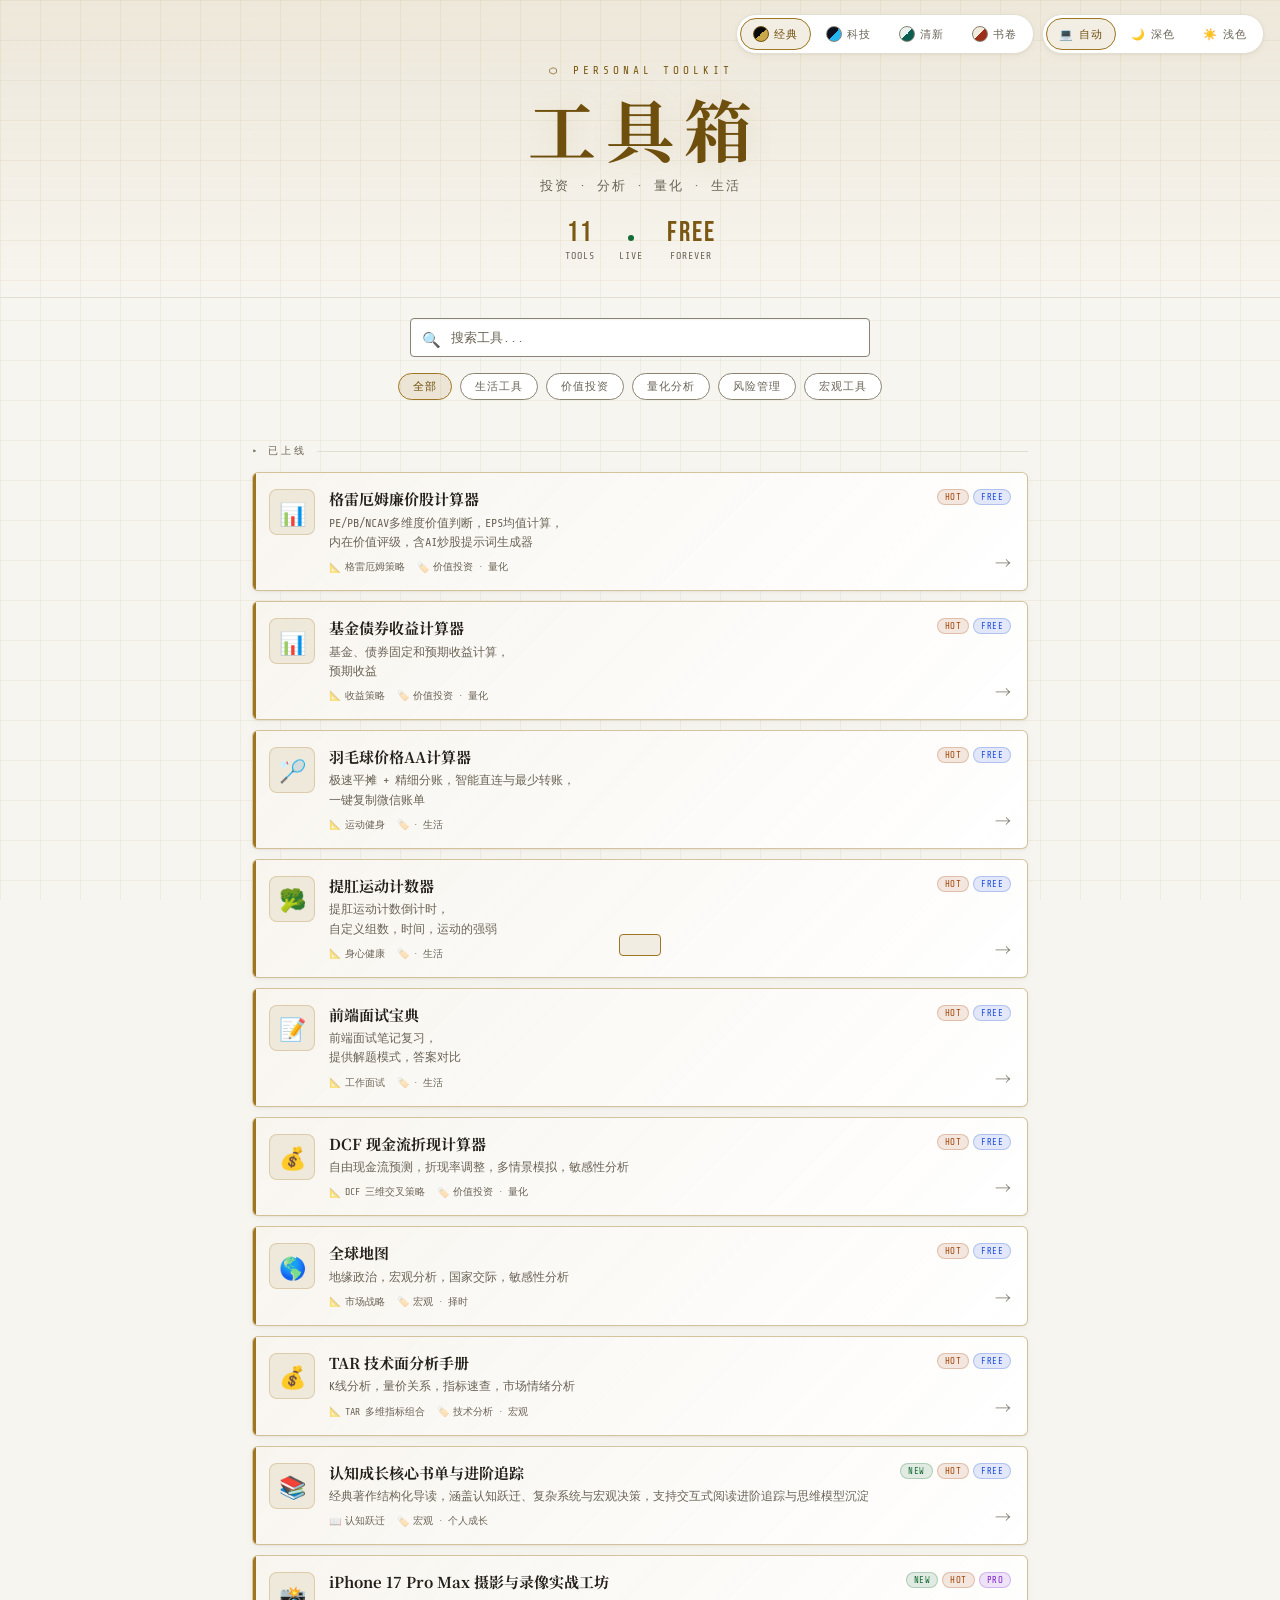
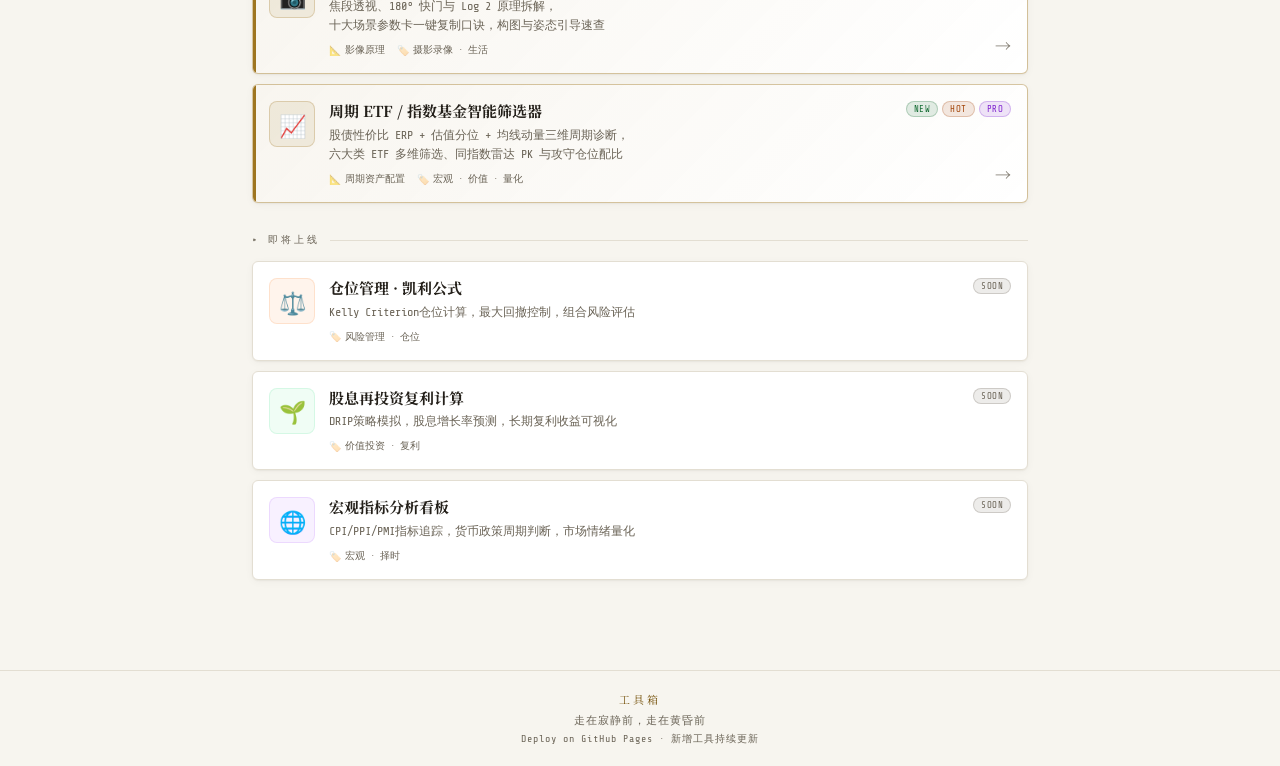
==== commit 6a264faf: "[feat] 首页新增风格选择器，补齐 4 风格×明暗配色并修复存量小字对比度" ====
--- a/index.html
+++ b/index.html
@@ -4,22 +4,27 @@
 <meta charset="UTF-8">
 <meta name="viewport" content="width=device-width, initial-scale=1.0, maximum-scale=1.0">
 <title>生活工具箱 · LifeTools</title>
-<!-- 主题中枢:必须同步加载并在任何 <style> 之前初始化,避免首屏闪烁;theme-manager.js 缺失时保持 :root 的深色回退 -->
+<!-- 主题中枢:必须同步加载并在任何 <style> 之前初始化,避免首屏闪烁;theme-manager.js / theme-tokens.css 缺失时保持 :root 的深色回退 -->
 <meta name="color-scheme" content="light dark">
 <script src="theme-manager.js"></script>
 <script>window.LifeToolsTheme && LifeToolsTheme.initAntiFOUC('home');</script>
+<link rel="stylesheet" href="theme-tokens.css">
 <meta name="description" content="工具箱：投资、分析、量化、生活等实用工具合集">
 <!-- 首页专用 Favicon：金色多功能工具箱矢量图标 -->
 <link rel="icon" type="image/svg+xml" href="data:image/svg+xml,%3Csvg xmlns='http://www.w3.org/2000/svg' viewBox='0 0 64 64'%3E%3Cdefs%3E%3ClinearGradient id='g' x1='0' y1='0' x2='1' y2='1'%3E%3Cstop offset='0%25' stop-color='%23f5d77f'/%3E%3Cstop offset='100%25' stop-color='%23b88e28'/%3E%3C/linearGradient%3E%3C/defs%3E%3Crect width='64' height='64' rx='14' fill='%230b0f19'/%3E%3Cpath d='M23 20V16a4 4 0 0 1 4-4h10a4 4 0 0 1 4 4v4' fill='none' stroke='url(%23g)' stroke-width='4' stroke-linecap='round'/%3E%3Crect x='10' y='20' width='44' height='32' rx='6' fill='url(%23g)'/%3E%3Crect x='10' y='31' width='44' height='3.5' fill='%230b0f19'/%3E%3Crect x='26' y='27.5' width='12' height='10.5' rx='2.5' fill='%230b0f19'/%3E%3Ccircle cx='32' cy='32.5' r='2' fill='url(%23g)'/%3E%3C/svg%3E">
 <link rel="apple-touch-icon" href="[data-uri]">
 <link href="https://fonts.googleapis.com/css2?family=Noto+Serif+SC:wght@300;400;700&family=Share+Tech+Mono&family=Bebas+Neue&display=swap" rel="stylesheet">
 <style>
-  /* 主题变量::root 是深色(无 JS / theme-manager.js 缺失时的回退),浅色由 html[data-theme="light"] 覆盖 */
+  /* 主题变量(两个正交维度:明暗 data-theme × 风格 data-style,由 theme-manager.js 写在 <html> 上)
+     · :root = classic 深色,同时是无 JS / theme-manager.js 缺失时的回退
+     · html[data-theme="light"] = classic 浅色(米白金)
+     · LT-THEME-MAP 块 = tech / fresh / paper 三风格,别名到 theme-tokens.css 的共享令牌(--lt-*),classic 不受影响 */
   :root {
     --bg: #080a0d;
     --surface: #0f1218;
     --surface2: #161c26;
     --border: #1e2535;
+    --border-ctl: #5a6579; /* 输入框 / 筛选按钮等控件的边界:对 bg、surface 均 ≥ 3:1(非文本对比度)。旧版控件直接用 --border,仅 1.29:1 */
     --gold: #c8a84b;
     --gold2: #e8c56a;
     --gold-text: var(--gold); /* 小字号金色文字专用:浅色下需要更深才能满足对比度 */
@@ -28,7 +33,7 @@
     /* 状态色以 rgb 通道存储,标签底色/描边直接复用,浅色下只需换一组通道值 */
     --green-rgb: 61,220,132;
     --blue-rgb: 74,158,255;
-    --purple-rgb: 168,85,247;
+    --purple-rgb: 184,120,250; /* 旧 168,85,247:PRO 标签文字对自身淡底仅 4.17:1,提亮后 ≥ 4.9:1 */
     --orange-rgb: 249,115,22;
     --green: rgb(var(--green-rgb));
     --blue: rgb(var(--blue-rgb));
@@ -37,20 +42,35 @@
     --red: #ef4444;
     --teal: #14b8a6;
     --text: #ddd8cc;
-    --muted: #5a6478;
-    --muted-ctl: #8b95a8; /* 主题切换器里未选中项的文字色:比 --muted 亮一档,深色下对比度 ≥ 4.5:1 */
+    --muted: #8f9aae; /* 旧 #5a6478:对 surface 仅 3.15:1,是 site-sub / hstat-label / filter-btn / tool-desc 等约 50 处小字不达标的根因;新值 6.0–7.0:1 */
+    --muted-ctl: #8b95a8; /* 主题切换器里未选中项的文字色(与 --muted 现已接近,保留以免动到切换器像素) */
+    --focus: var(--gold);
     --mono: 'Share Tech Mono', monospace;
     --serif: 'Noto Serif SC', serif;
     --display: 'Bebas Neue', sans-serif;
+    --font-heading: var(--serif); /* 标题字体:classic 沿用思源宋体,tech 等宽 / fresh 圆体 / paper 衬线由映射块替换 */
+
+    /* 形状:classic 即原有数值,其它风格由映射块换成 --lt-radius 系列 */
+    --r-card: 6px;
+    --r-icon: 8px;
+    --r-field: 4px;
+    --r-chip: 20px;
+    --r-tag: 10px;
+    --r-pill: 999px;
 
     /* 装饰性变量(网格、光晕、阴影等),两套主题各给一组取值 */
     --grid-line: rgba(var(--gold-rgb),0.03);
+    --bg-deco: linear-gradient(var(--grid-line) 1px, transparent 1px), linear-gradient(90deg, var(--grid-line) 1px, transparent 1px);
+    --bg-deco-size: 40px 40px;
     --header-glow: rgba(var(--gold-rgb),0.05);
     --title-shadow: 0 0 60px rgba(var(--gold-rgb),0.3);
     --title-glow-lo: 0 0 40px rgba(var(--gold-rgb),0.2);
     --title-glow-hi: 0 0 80px rgba(var(--gold-rgb),0.5), 0 0 120px rgba(var(--gold-rgb),0.2);
     --card-shadow: none;
     --card-shadow-hover: 0 8px 30px rgba(0,0,0,0.4);
+    --card-glow: rgba(var(--gold-rgb),0.06);
+    --icon-bg: rgba(var(--gold-rgb),0.1);
+    --icon-border: rgba(var(--gold-rgb),0.25);
     --featured-tint: rgba(var(--gold-rgb),0.06);
     --featured-border: rgba(var(--gold-rgb),0.3);
     --input-shadow: 0 0 0 0 transparent; /* 保持是合法的阴影值,focus 时才能和描边光圈并列 */
@@ -59,14 +79,20 @@
     --soon-border: rgba(90,100,120,0.3);
     --soon-opacity: 0.5;
     --eyebrow-opacity: 0.8;
-  }
-
-  /* 浅色:雅致米白底 + 暖金点缀。文字/次要文字/金色文字对比度均 ≥ 4.5:1(WCAG AA) */
+    /* 标签(NEW / HOT / PRO / FREE)的淡底与描边 */
+    --tag-new-bg: rgba(var(--green-rgb),0.12);   --tag-new-bd: rgba(var(--green-rgb),0.25);
+    --tag-hot-bg: rgba(var(--orange-rgb),0.12);  --tag-hot-bd: rgba(var(--orange-rgb),0.25);
+    --tag-pro-bg: rgba(var(--purple-rgb),0.12);  --tag-pro-bd: rgba(var(--purple-rgb),0.25);
+    --tag-free-bg: rgba(var(--blue-rgb),0.12);   --tag-free-bd: rgba(var(--blue-rgb),0.25);
+  }
+
+  /* classic 浅色:雅致米白底 + 暖金点缀。文字/次要文字/金色文字对比度均 ≥ 4.5:1(WCAG AA) */
   html[data-theme="light"] {
     --bg: #f7f5ef;
     --surface: #ffffff;
     --surface2: #f1ede3;
     --border: #e3ded2;
+    --border-ctl: #8a8272;
     --gold: #9e7520;      /* 装饰:描边、竖条、圆点 */
     --gold2: #6f4f0d;     /* 强调文字:标题、悬停态 */
     --gold-text: #7a5712; /* 小号金色文字 */
@@ -96,6 +122,92 @@
     --eyebrow-opacity: 1; /* 浅色下不再降低透明度,否则小字对比度掉到 4:1 以下 */
   }
 
+  /* LT-THEME-MAP —— tech / fresh / paper:把首页变量别名到共享令牌(theme-tokens.css)。
+     · 每个 var(--lt-*, 回退值) 的回退值 = 首页 classic 深色原值,theme-tokens.css 缺失时页面不崩
+     · 特异性 (0,2,1) 高于 :root (0,1,0) 与 html[data-theme="light"] (0,1,1),无需 !important
+     · 首页独有的装饰变量(网格、光晕、标题发光、卡片阴影、标签淡底……)用 color-mix 从 --gold(= --lt-accent)派生 */
+  html[data-style]:not([data-style="classic"]) {
+    --bg: var(--lt-bg, #080a0d);
+    --surface: var(--lt-surface, #0f1218);
+    --surface2: var(--lt-surface-2, #161c26);
+    --border: var(--lt-border, #1e2535);
+    --border-ctl: var(--lt-border-strong, #5a6579);
+    --text: var(--lt-text, #ddd8cc);
+    --muted: var(--lt-text-muted, #8f9aae);
+    --muted-ctl: var(--lt-text-muted, #8b95a8);
+    --gold: var(--lt-accent, #c8a84b);              /* 填充 / 装饰:描边、竖条、圆点 */
+    --gold2: var(--lt-accent-strong, #e8c56a);      /* 强调文字:标题、选中态 */
+    --gold-text: var(--lt-accent-strong, #e8c56a);  /* 小号强调文字 */
+    --gold-dim: var(--lt-accent-soft, rgba(200,168,75,0.12));
+    --green: var(--lt-good, #3ddc84);
+    --blue: var(--lt-info, #4a9eff);
+    --orange: var(--lt-warn, #f0a43a);
+    --focus: var(--lt-focus, #e8c56a);
+    --font-heading: var(--lt-font-heading, var(--serif));
+
+    --r-card: var(--lt-radius, 6px);
+    --r-icon: var(--lt-radius-sm, 8px);
+    --r-field: var(--lt-radius-sm, 4px);
+    --r-chip: var(--lt-radius-sm, 20px);
+    --r-tag: var(--lt-radius-sm, 10px);
+    --r-pill: calc(var(--lt-radius, 6px) + 3px);
+
+    --bg-deco: var(--lt-bg-deco, none);
+    --bg-deco-size: auto;
+    --card-shadow-hover: var(--lt-shadow, 0 8px 30px rgba(0,0,0,0.4));
+    --toast-shadow: var(--lt-shadow, none);
+    --eyebrow-opacity: 1;
+    --card-glow: color-mix(in srgb, var(--gold) 9%, transparent);
+    --icon-bg: color-mix(in srgb, var(--gold) 11%, transparent);
+    --icon-border: color-mix(in srgb, var(--gold) 30%, transparent);
+    --soon-bg: color-mix(in srgb, var(--muted) 20%, transparent);
+    --soon-border: color-mix(in srgb, var(--muted) 32%, transparent);
+    --tag-new-bg: var(--lt-good-soft, rgba(61,220,132,0.12));
+    --tag-new-bd: color-mix(in srgb, var(--green) 32%, transparent);
+    --tag-hot-bg: var(--lt-warn-soft, rgba(249,115,22,0.12));
+    --tag-hot-bd: color-mix(in srgb, var(--orange) 32%, transparent);
+    --tag-free-bg: var(--lt-info-soft, rgba(74,158,255,0.12));
+    --tag-free-bd: color-mix(in srgb, var(--blue) 32%, transparent);
+    --tag-pro-bg: color-mix(in srgb, var(--purple) 14%, transparent);
+    --tag-pro-bd: color-mix(in srgb, var(--purple) 32%, transparent);
+  }
+  /* 深色三风格共用的发光 / 阴影强度 */
+  html[data-style="tech"][data-theme="dark"],
+  html[data-style="fresh"][data-theme="dark"],
+  html[data-style="paper"][data-theme="dark"] {
+    --header-glow: color-mix(in srgb, var(--gold) 7%, transparent);
+    --title-shadow: 0 0 56px color-mix(in srgb, var(--gold) 34%, transparent);
+    --title-glow-lo: 0 0 36px color-mix(in srgb, var(--gold) 22%, transparent);
+    --title-glow-hi: 0 0 72px color-mix(in srgb, var(--gold) 52%, transparent), 0 0 110px color-mix(in srgb, var(--gold) 22%, transparent);
+    --card-shadow: none;
+    --featured-tint: color-mix(in srgb, var(--gold) 7%, transparent);
+    --featured-border: color-mix(in srgb, var(--gold) 34%, transparent);
+    --input-shadow: 0 0 0 0 transparent;
+  }
+  /* 浅色三风格共用:发光收敛,阴影柔和 */
+  html[data-style="tech"][data-theme="light"],
+  html[data-style="fresh"][data-theme="light"],
+  html[data-style="paper"][data-theme="light"] {
+    --header-glow: color-mix(in srgb, var(--gold) 11%, transparent);
+    --title-shadow: 0 1px 28px color-mix(in srgb, var(--gold) 16%, transparent);
+    --title-glow-lo: 0 1px 24px color-mix(in srgb, var(--gold) 12%, transparent);
+    --title-glow-hi: 0 1px 36px color-mix(in srgb, var(--gold) 30%, transparent);
+    --card-shadow: 0 1px 2px color-mix(in srgb, var(--text) 8%, transparent), 0 2px 8px color-mix(in srgb, var(--text) 5%, transparent);
+    --featured-tint: color-mix(in srgb, var(--gold) 8%, transparent);
+    --featured-border: color-mix(in srgb, var(--gold) 44%, transparent);
+    --input-shadow: inset 0 1px 2px color-mix(in srgb, var(--text) 8%, transparent);
+  }
+  /* 页面自有的 PRO 标签紫色(共享令牌里没有紫):每套「风格 × 明暗」单独挑选并过对比度审计 */
+  html[data-style="tech"][data-theme="dark"] { --purple: #b8a2ff; }
+  html[data-style="tech"][data-theme="light"] { --purple: #5a2fc0; }
+  html[data-style="fresh"][data-theme="dark"] { --purple: #c4a6ff; }
+  html[data-style="fresh"][data-theme="light"] { --purple: #6330b0; }
+  html[data-style="paper"][data-theme="dark"] { --purple: #c9a6ea; }
+  html[data-style="paper"][data-theme="light"] { --purple: #693786; }
+  /* 风格个性:fresh 全圆角胶囊;paper 标题静态墨色(不做发光脉动) */
+  html[data-style="fresh"][data-theme] { --r-chip: 999px; --r-pill: 999px; --r-tag: 999px; }
+  html[data-style="paper"][data-theme] { --title-glow-lo: var(--title-shadow); --title-glow-hi: var(--title-shadow); }
+
   * { box-sizing: border-box; margin: 0; padding: 0; }
 
   body {
@@ -112,7 +224,7 @@
   html.theme-switching *,
   html.theme-switching *::before,
   html.theme-switching *::after {
-    transition: background-color 0.25s ease, color 0.25s ease, border-color 0.25s ease, box-shadow 0.25s ease !important;
+    transition: background-color 0.25s ease, color 0.25s ease, border-color 0.25s ease, box-shadow 0.25s ease, border-radius 0.25s ease !important;
   }
   @media (prefers-reduced-motion: reduce) {
     html.theme-switching,
@@ -126,10 +238,8 @@
     content: '';
     position: fixed;
     inset: 0;
-    background-image:
-      linear-gradient(var(--grid-line) 1px, transparent 1px),
-      linear-gradient(90deg, var(--grid-line) 1px, transparent 1px);
-    background-size: 40px 40px;
+    background-image: var(--bg-deco);
+    background-size: var(--bg-deco-size);
     pointer-events: none;
     z-index: 0;
   }
@@ -144,29 +254,42 @@
     background: linear-gradient(180deg, var(--header-glow) 0%, transparent 100%);
   }
 
-  /* === THEME SWITCH(三段式:自动 / 深色 / 浅色) === */
-  .theme-switch {
+  /* === HEADER TOOLS:风格选择器 + 明暗切换器,同一行右上角;窄屏落到标题上方并居中 === */
+  .header-tools {
     position: absolute;
     top: 14px;
     right: 16px;
     z-index: 2;
+    display: flex;
+    flex-wrap: wrap;
+    align-items: center;
+    justify-content: flex-end;
+    gap: 8px;
+  }
+  .header-tools[hidden] { display: none; }
+
+  /* 两个分段控件(明暗三段式 / 风格四段式)共用同一套胶囊外观 */
+  .theme-switch,
+  .style-switch {
     display: inline-flex;
     gap: 2px;
     padding: 3px;
     background: var(--surface);
     border: 1px solid var(--border);
-    border-radius: 999px;
+    border-radius: var(--r-pill);
     box-shadow: var(--card-shadow);
   }
-  .theme-switch[hidden] { display: none; }
-  .theme-opt {
+  .theme-switch[hidden],
+  .style-switch[hidden] { display: none; }
+  .theme-opt,
+  .style-opt {
     display: inline-flex;
     align-items: center;
     gap: 5px;
     min-height: 32px;
     padding: 0 12px;
     border: 1px solid transparent;
-    border-radius: 999px;
+    border-radius: var(--r-pill);
     background: transparent;
     color: var(--muted-ctl);
     font-family: var(--mono);
@@ -176,17 +299,36 @@
     cursor: pointer;
     transition: background-color 0.2s, color 0.2s, border-color 0.2s;
   }
-  .theme-opt:hover { color: var(--text); }
-  .theme-opt[aria-checked="true"] {
+  .theme-opt:hover,
+  .style-opt:hover { color: var(--text); }
+  .theme-opt[aria-checked="true"],
+  .style-opt[aria-checked="true"] {
     background: var(--gold-dim);
     border-color: var(--gold);
     color: var(--gold2);
   }
-  .theme-opt:focus-visible { outline: 2px solid var(--gold); outline-offset: 2px; }
-  @media (pointer: coarse) { .theme-opt { min-height: 40px; } }
+  .theme-opt:focus-visible,
+  .style-opt:focus-visible { outline: 2px solid var(--focus); outline-offset: 2px; }
+
+  /* 风格色块:对角两色(深色背景代表色 / 强调色),颜色由脚本从 LifeToolsTheme.STYLES 写入 --sw1 / --sw2;
+     细描边用控件边界色,保证 classic 深色块在深色胶囊上、fresh / paper 浅色块在浅色胶囊上也看得见 */
+  .style-swatch {
+    flex: none;
+    width: 16px;
+    height: 16px;
+    border-radius: 50%;
+    border: 1px solid var(--border-ctl);
+    background: linear-gradient(135deg, var(--sw1, transparent) 0 50%, var(--sw2, transparent) 50% 100%);
+  }
+  .style-opt[aria-checked="true"] .style-swatch { border-color: var(--gold2); }
+
+  @media (pointer: coarse), (max-width: 1024px) { .theme-opt, .style-opt { min-height: 40px; } }
+  @media (max-width: 640px) {
+    header { padding-top: 14px; }
+    .header-tools { position: static; justify-content: center; margin: 0 auto 22px; }
+  }
   @media (max-width: 480px) {
-    .theme-switch { top: 10px; right: 10px; }
-    .theme-opt { padding: 0 9px; letter-spacing: 0; }
+    .theme-opt, .style-opt { padding: 0 9px; letter-spacing: 0; }
   }
 
   .site-eyebrow {
@@ -200,7 +342,7 @@
   }
 
   .site-title {
-    font-family: var(--serif);
+    font-family: var(--font-heading);
     font-weight: 700;
     font-size: clamp(44px, 12vw, 68px);
     color: var(--gold2);
@@ -260,8 +402,8 @@
   .search-input {
     width: 100%;
     background: var(--surface);
-    border: 1px solid var(--border);
-    border-radius: 4px;
+    border: 1px solid var(--border-ctl);
+    border-radius: var(--r-field);
     padding: 11px 16px 11px 40px;
     color: var(--text);
     font-family: var(--mono);
@@ -270,7 +412,8 @@
     box-shadow: var(--input-shadow);
     transition: border-color 0.2s, box-shadow 0.2s;
   }
-  .search-input:focus { border-color: var(--gold); box-shadow: var(--input-shadow), 0 0 0 3px var(--gold-dim); }
+  /* 焦点态:边框变色 + 淡色光圈之外再加一圈实心描边,焦点环相对未聚焦状态 ≥ 3:1(控件边界提亮后,仅靠边框变色不够) */
+  .search-input:focus { border-color: var(--gold); box-shadow: var(--input-shadow), 0 0 0 3px var(--gold-dim); outline: 2px solid var(--focus); outline-offset: 3px; }
   .search-input::placeholder { color: var(--muted); }
   .search-icon {
     position: absolute;
@@ -295,12 +438,12 @@
   }
   .filter-btn {
     padding: 5px 14px;
-    border-radius: 20px;
+    border-radius: var(--r-chip);
     font-size: 11px;
     font-family: var(--mono);
     letter-spacing: 1px;
     background: var(--surface);
-    border: 1px solid var(--border);
+    border: 1px solid var(--border-ctl);
     color: var(--muted);
     cursor: pointer;
     transition: all 0.2s;
@@ -345,7 +488,7 @@
   .tool-card {
     background: var(--surface);
     border: 1px solid var(--border);
-    border-radius: 6px;
+    border-radius: var(--r-card);
     padding: 16px;
     display: flex;
     gap: 14px;
@@ -398,7 +541,7 @@
   .tool-icon {
     width: 46px;
     height: 46px;
-    border-radius: 8px;
+    border-radius: var(--r-icon);
     display: flex;
     align-items: center;
     justify-content: center;
@@ -426,6 +569,7 @@
   }
 
   .tool-name {
+    font-family: var(--font-heading);
     font-size: 15px;
     font-weight: 700;
     color: var(--text);
@@ -443,14 +587,14 @@
     font-size: 9px;
     font-family: var(--mono);
     padding: 2px 7px;
-    border-radius: 10px;
+    border-radius: var(--r-tag);
     letter-spacing: 0.5px;
     white-space: nowrap;
   }
-  .tag-new { background: rgba(var(--green-rgb),0.12); color: var(--green); border: 1px solid rgba(var(--green-rgb),0.25); }
-  .tag-hot { background: rgba(var(--orange-rgb),0.12); color: var(--orange); border: 1px solid rgba(var(--orange-rgb),0.25); }
-  .tag-pro { background: rgba(var(--purple-rgb),0.12); color: var(--purple); border: 1px solid rgba(var(--purple-rgb),0.25); }
-  .tag-free { background: rgba(var(--blue-rgb),0.12); color: var(--blue); border: 1px solid rgba(var(--blue-rgb),0.25); }
+  .tag-new { background: var(--tag-new-bg); color: var(--green); border: 1px solid var(--tag-new-bd); }
+  .tag-hot { background: var(--tag-hot-bg); color: var(--orange); border: 1px solid var(--tag-hot-bd); }
+  .tag-pro { background: var(--tag-pro-bg); color: var(--purple); border: 1px solid var(--tag-pro-bd); }
+  .tag-free { background: var(--tag-free-bg); color: var(--blue); border: 1px solid var(--tag-free-bd); }
 
   .tool-desc {
     font-size: 12px;
@@ -563,7 +707,7 @@
     background: var(--surface2);
     color: var(--text);
     padding: 10px 20px;
-    border-radius: 4px;
+    border-radius: var(--r-field);
     font-size: 13px;
     font-family: var(--mono);
     z-index: 999;
@@ -576,11 +720,19 @@
 <body>
 
 <header>
-  <!-- 全站主题主控:选择结果写入 localStorage,各工具页默认"跟随首页" -->
-  <div class="theme-switch" id="theme-switch" role="radiogroup" aria-label="主题模式" title="切换主题(同步到所有工具页)">
-    <button type="button" class="theme-opt" role="radio" aria-checked="false" data-mode="auto" aria-label="自动(跟随系统)" title="自动:跟随系统"><span aria-hidden="true">💻</span>自动</button>
-    <button type="button" class="theme-opt" role="radio" aria-checked="false" data-mode="dark" aria-label="深色" title="深色"><span aria-hidden="true">🌙</span>深色</button>
-    <button type="button" class="theme-opt" role="radio" aria-checked="false" data-mode="light" aria-label="浅色" title="浅色"><span aria-hidden="true">☀️</span>浅色</button>
+  <!-- 全站主题主控:风格(经典/科技/清新/书卷)与明暗(自动/深色/浅色)两个正交维度,选择结果写入 localStorage,各工具页默认"跟随首页" -->
+  <div class="header-tools" id="header-tools">
+    <div class="style-switch" id="style-switch" role="radiogroup" aria-label="主题风格" title="切换风格(同步到所有工具页)">
+      <button type="button" class="style-opt" role="radio" aria-checked="false" data-style="classic" aria-label="经典风格" title="经典:黑金 / 米白金"><span class="style-swatch" aria-hidden="true"></span>经典</button>
+      <button type="button" class="style-opt" role="radio" aria-checked="false" data-style="tech" aria-label="科技风格" title="科技:深蓝黑 + 青蓝"><span class="style-swatch" aria-hidden="true"></span>科技</button>
+      <button type="button" class="style-opt" role="radio" aria-checked="false" data-style="fresh" aria-label="清新风格" title="清新:薄荷 + 青绿"><span class="style-swatch" aria-hidden="true"></span>清新</button>
+      <button type="button" class="style-opt" role="radio" aria-checked="false" data-style="paper" aria-label="书卷风格" title="书卷:纸墨 + 朱砂"><span class="style-swatch" aria-hidden="true"></span>书卷</button>
+    </div>
+    <div class="theme-switch" id="theme-switch" role="radiogroup" aria-label="主题模式" title="切换主题(同步到所有工具页)">
+      <button type="button" class="theme-opt" role="radio" aria-checked="false" data-mode="auto" aria-label="自动(跟随系统)" title="自动:跟随系统"><span aria-hidden="true">💻</span>自动</button>
+      <button type="button" class="theme-opt" role="radio" aria-checked="false" data-mode="dark" aria-label="深色" title="深色"><span aria-hidden="true">🌙</span>深色</button>
+      <button type="button" class="theme-opt" role="radio" aria-checked="false" data-mode="light" aria-label="浅色" title="浅色"><span aria-hidden="true">☀️</span>浅色</button>
+    </div>
   </div>
   <div class="site-eyebrow">⬡ PERSONAL TOOLKIT</div>
   <div class="site-title">工具箱</div>
@@ -1009,67 +1161,102 @@
   });
 });
 
-// === 主题切换器(三段式单选:自动 / 深色 / 浅色) ===
-(function initThemeSwitch() {
-  const group = document.getElementById('theme-switch');
+// === 主题选择器:风格(四选一色块) + 明暗(三段式:自动 / 深色 / 浅色) ===
+(function initThemeControls() {
+  const tools = document.getElementById('header-tools');
+  const styleGroup = document.getElementById('style-switch');
+  const themeGroup = document.getElementById('theme-switch');
   const T = window.LifeToolsTheme;
-  if (!group) return;
-  if (!T) { group.hidden = true; return; } // theme-manager.js 加载失败时不展示无效控件
-
-  const opts = Array.from(group.querySelectorAll('.theme-opt'));
+  if (!tools || !themeGroup || !styleGroup) return;
+  if (!T) { tools.hidden = true; return; } // theme-manager.js 加载失败时不展示无效控件
+
+  const root = document.documentElement;
   const THEME_TEXT = { dark: '深色', light: '浅色' };
-  const root = document.documentElement;
+  const STYLES = Array.isArray(T.STYLES) ? T.STYLES : [];
+  const canStyle = typeof T.setGlobalStyle === 'function' && typeof T.getGlobalStyle === 'function' && STYLES.length > 0;
   let lastTheme = root.getAttribute('data-theme');
+  let lastStyle = root.getAttribute('data-style');
   let switchTimer = 0;
 
-  function sync() {
+  // 单选组的键盘约定:选中项占 Tab 序列,方向键 / Home / End 在组内移动并立即选中
+  function bindRadioGroup(group, opts, choose) {
+    group.addEventListener('click', e => {
+      const btn = e.target.closest('[role="radio"]');
+      if (btn && opts.includes(btn)) choose(btn);
+    });
+    group.addEventListener('keydown', e => {
+      const i = opts.indexOf(document.activeElement);
+      if (i < 0) return;
+      let next = -1;
+      if (e.key === 'ArrowRight' || e.key === 'ArrowDown') next = (i + 1) % opts.length;
+      else if (e.key === 'ArrowLeft' || e.key === 'ArrowUp') next = (i - 1 + opts.length) % opts.length;
+      else if (e.key === 'Home') next = 0;
+      else if (e.key === 'End') next = opts.length - 1;
+      if (next < 0) return;
+      e.preventDefault();
+      opts[next].focus();
+      choose(opts[next]);
+    });
+  }
+
+  function markChecked(opts, isOn) {
+    opts.forEach(btn => {
+      const on = isOn(btn);
+      btn.setAttribute('aria-checked', on ? 'true' : 'false');
+      btn.tabIndex = on ? 0 : -1;
+    });
+  }
+
+  /* ---- 明暗 ---- */
+  const themeOpts = Array.from(themeGroup.querySelectorAll('.theme-opt'));
+  function syncTheme() {
     const mode = T.getGlobalTheme();
-    opts.forEach(btn => {
-      const on = btn.dataset.mode === mode;
-      btn.setAttribute('aria-checked', on ? 'true' : 'false');
-      btn.tabIndex = on ? 0 : -1; // 单选组只让选中项进入 Tab 序列,方向键在组内移动
+    markChecked(themeOpts, btn => btn.dataset.mode === mode);
+    const autoBtn = themeOpts.find(b => b.dataset.mode === 'auto');
+    if (autoBtn) autoBtn.title = '自动:跟随系统(当前' + THEME_TEXT[T.resolveEffectiveTheme('home')] + ')';
+  }
+  bindRadioGroup(themeGroup, themeOpts, btn => {
+    T.setGlobalTheme(btn.dataset.mode);
+    syncTheme(); // 存储不可用时 setGlobalTheme 仍会应用并广播,这里兜底刷新高亮
+  });
+
+  /* ---- 风格 ---- */
+  const styleOpts = Array.from(styleGroup.querySelectorAll('.style-opt'));
+  function syncStyle() {
+    const cur = T.getGlobalStyle();
+    markChecked(styleOpts, btn => btn.dataset.style === cur);
+  }
+  if (canStyle) {
+    styleOpts.forEach(btn => {
+      const def = STYLES.find(s => s.id === btn.dataset.style);
+      if (!def) return;
+      const sw = btn.querySelector('.style-swatch');
+      if (sw && def.swatch) { sw.style.setProperty('--sw1', def.swatch[0]); sw.style.setProperty('--sw2', def.swatch[1]); }
     });
-    const autoBtn = opts.find(b => b.dataset.mode === 'auto');
-    if (autoBtn) autoBtn.title = '自动:跟随系统(当前' + THEME_TEXT[T.resolveEffectiveTheme('home')] + ')';
-  }
-
-  function choose(btn) {
-    T.setGlobalTheme(btn.dataset.mode);
-    sync(); // 存储不可用时 setGlobalTheme 仍会应用并广播,这里兜底刷新高亮
-  }
-
-  group.addEventListener('click', e => {
-    const btn = e.target.closest('.theme-opt');
-    if (btn) choose(btn);
-  });
-
-  group.addEventListener('keydown', e => {
-    const i = opts.indexOf(document.activeElement);
-    if (i < 0) return;
-    let next = -1;
-    if (e.key === 'ArrowRight' || e.key === 'ArrowDown') next = (i + 1) % opts.length;
-    else if (e.key === 'ArrowLeft' || e.key === 'ArrowUp') next = (i - 1 + opts.length) % opts.length;
-    else if (e.key === 'Home') next = 0;
-    else if (e.key === 'End') next = opts.length - 1;
-    if (next < 0) return;
-    e.preventDefault();
-    opts[next].focus();
-    choose(opts[next]);
-  });
+    bindRadioGroup(styleGroup, styleOpts, btn => {
+      T.setGlobalStyle(btn.dataset.style);
+      syncStyle();
+    });
+  } else {
+    styleGroup.hidden = true; // 旧版 theme-manager 没有风格维度时只隐藏风格选择器
+  }
 
   // 本页点击、其它标签页修改、系统主题变化都会触发该事件
   T.onChange(e => {
-    // 只在生效主题真的变化时给全站短暂加上颜色过渡;首屏不经过这里,所以刷新没有过渡动画
-    if (e.detail.theme !== lastTheme) {
+    // 只在生效的明暗 / 风格真的变化时给全站短暂加上颜色过渡;首屏不经过这里,所以刷新没有过渡动画
+    if (e.detail.theme !== lastTheme || (e.detail.style && e.detail.style !== lastStyle)) {
       lastTheme = e.detail.theme;
+      lastStyle = e.detail.style || lastStyle;
       root.classList.add('theme-switching');
       clearTimeout(switchTimer);
       switchTimer = setTimeout(() => root.classList.remove('theme-switching'), 350);
     }
-    sync();
+    syncTheme();
+    if (canStyle) syncStyle();
   });
 
-  sync();
+  syncTheme();
+  if (canStyle) syncStyle();
 })();
 </script>
 </body>
--- a/theme-tokens.css
+++ b/theme-tokens.css
@@ -0,0 +1,363 @@
+/*
+ * LifeTools 全站共享主题令牌 theme-tokens.css(零依赖,纯 CSS,不导入其他样式、无外链、无 Web 字体)
+ *
+ * 作用:提供 4 种「风格」× 2 种「明暗」= 8 套语义令牌(--lt-*)。页面把自己的变量别名到这些令牌,
+ * 即可随首页或页面挂件里选择的 风格 / 明暗 联动,无需各页重复造配色。
+ * 选择器只依赖 <html> 上两个属性(由 theme-manager.js 的 initAntiFOUC 在 <head> 内同步写入):
+ *     html[data-style="classic|tech|fresh|paper"][data-theme="dark|light"]
+ *
+ * ─────────────────────────────────────────────────────────────
+ * 一、令牌语义表
+ * ─────────────────────────────────────────────────────────────
+ *  --lt-bg            页面最底层背景。深色 L* 约 5–14(经典深色为保持首页零回归允许更低),
+ *                     浅色是微暖/微冷的灰白,不是纯白。
+ *  --lt-surface       卡片 / 面板 / 输入框所在层(比 bg 高一层;浅色下是纯白或近白)。
+ *  --lt-surface-2     嵌套层:表头、斜纹行、标签底、卡片内的次级区块。页面里 muted 文字常叠在这一层上。
+ *  --lt-border        装饰分隔线 / 卡片描边:肉眼可见即可(对 bg、surface 约 1.3–1.6:1),不要用来承载信息。
+ *  --lt-border-strong 承载信息的边界:输入框、按钮、可交互卡片、图表轴线(对 bg/surface/surface-2 均 ≥ 3:1)。
+ *  --lt-text          正文。对 bg/surface/surface-2 落在 9:1–15:1(防眩光:深色不用纯白,浅色不用 #000)。
+ *  --lt-text-muted    辅助/弱化文字、标签、placeholder、图表轴文字。对三层底均 ≥ 5:1(留余量,
+ *                     不要再叠 opacity 去压它)。
+ *  --lt-accent        强调色「填充 / 装饰」版本:按钮底、进度条、色块、圆点、图表主色。对 bg ≥ 3:1。
+ *                     不要拿它直接当小字文字色。
+ *  --lt-accent-strong 强调色「文字 / 链接」版本:与 accent 是同一色相的两个明度(深色里更亮、浅色里更深),
+ *                     对 bg/surface/surface-2 及 accent-soft 叠加后的底色均 ≥ 5:1。
+ *  --lt-accent-soft   强调色淡底(半透明,叠在 bg/surface/surface-2 上都成立):选中行、徽标底、提示条。
+ *  --lt-on-accent     放在 --lt-accent 填充上的文字/图标色,对 accent ≥ 7:1。
+ *  --lt-good/bad/warn/info
+ *                     四个语义状态色,作为「文字」使用;对 bg/surface/surface-2 及各自 -soft 底均 ≥ 4.5:1。
+ *                     good 偏绿、bad 偏红、warn 偏琥珀、info 偏蓝,语义在 8 套里不翻转。
+ *                     红涨绿跌 / 绿涨红跌由页面自行决定映射,令牌只给语义色。状态不得只靠颜色表达,
+ *                     请同时加符号(▲▼ +−)、文字或形状。
+ *  --lt-good-soft/--lt-bad-soft/--lt-warn-soft/--lt-info-soft
+ *                     对应状态色的淡底(半透明):徽标、提示条、涨跌格底色。
+ *  --lt-focus         键盘焦点环颜色,对 bg/surface/surface-2 均 ≥ 3:1。用法:
+ *                     :focus-visible{outline:2px solid var(--lt-focus);outline-offset:2px}
+ *  --lt-shadow        卡片 / 浮层的 box-shadow 值(深色偏重、浅色偏柔,tech 带克制的描边发光)。
+ *  --lt-radius        卡片、面板的圆角;--lt-radius-sm 用于按钮、输入框、徽标等小控件。
+ *  --lt-bg-deco       页面背景装饰,是 background-image 的合法值或 none。图案自带平铺尺寸(repeating-*
+ *                     渐变),页面无需再设 background-size。已验证叠加后正文/弱化文字对比度几乎不变
+ *                     (tech 透明度 ≤ 0.06)。
+ *  --lt-font-heading  标题字体栈(仅系统字体):classic 无衬线 / tech 等宽点缀 / fresh 圆润无衬线 / paper 衬线。
+ *  --lt-font-mono     等宽字体栈(数字、代码、表格数值)。
+ *
+ * ─────────────────────────────────────────────────────────────
+ * 二、页面接入用法(LT-THEME-MAP 映射块)
+ * ─────────────────────────────────────────────────────────────
+ *  <head> 里,紧跟 theme-manager.js 初始化脚本之后、任何 <style> 之前,同步引入(不要 async/defer/media):
+ *      <link rel="stylesheet" href="theme-tokens.css">
+ *  页面样式里放一块映射(注释标记 LT-THEME-MAP 供 scripts/check-theme.mjs 识别):
+ *
+ *      / * LT-THEME-MAP * /                       (示意:真实写法中星号和斜杠连写)
+ *      html[data-style]:not([data-style="classic"]) {
+ *        --bg: var(--lt-bg, #0b0f14);              ← 必须带回退值:本文件缺失时页面不崩
+ *        --surface: var(--lt-surface, #11161d);
+ *        --text: var(--lt-text, #e2e6ec);
+ *        --muted: var(--lt-text-muted, #8b95a8);
+ *        --accent: var(--lt-accent, #c8a84b);
+ *        ...
+ *      }
+ *
+ *  - classic = 各页「原生配色」:深色即页面现有 :root(零视觉回归),浅色由页面自己的
+ *    html[data-theme="light"] 块提供。所以映射块用 :not([data-style="classic"]) 排除 classic,
+ *    只有 tech / fresh / paper 才会被别名到本文件的令牌。
+ *  - 选择器优先级:html[data-style]:not([data-style="classic"]) 的特异性是 (0,2,1)
+ *    (html 元素 (0,0,1) + [data-style] (0,1,0) + :not() 取其参数 [data-style="classic"] 的 (0,1,0))。
+ *    页面 :root 是 (0,1,0),html[data-theme="light"] 是 (0,1,1),都低于 (0,2,1),所以映射块无需
+ *    !important 即可压过二者,写在它们之前或之后都行;不要把映射块的选择器改写成 :root 或单个
+ *    html[data-theme],那样会输给页面自己的变量块。
+ *  - 页面自有的语义色(涨跌红绿、图表系列色等)可以留在页面内,但每套「风格 × 明暗」都要单独过对比度审计
+ *    (scripts/audit-contrast.mjs)。
+ *  - 装饰背景用法:body{background-color:var(--bg);background-image:var(--lt-bg-deco,none)};
+ *    或做成固定叠层 body::before{content:"";position:fixed;inset:0;pointer-events:none;
+ *    background-image:var(--lt-bg-deco,none)}。
+ *
+ * ─────────────────────────────────────────────────────────────
+ * 三、四种风格的设计意图
+ * ─────────────────────────────────────────────────────────────
+ *  classic 经典:黑金(深) / 米白金(浅),即首页现有气质,圆角 10px,系统无衬线标题,无背景装饰。
+ *     地位特殊:它是各页「原生配色」的参照。页面深色保持原样以零回归,所以 classic 令牌主要供首页与共享
+ *     组件(主题挂件)使用。classic 深色背景为保持首页零回归,允许低于 L* 5(#080a0d 约 L* 2.7)。
+ *     相对首页旧值,为达标而变动的值(旧值→新值)见各块内的「变动」注释。
+ *  tech 科技:深色=深蓝黑底 + 青 / 电光蓝强调,细网格 + 极淡扫描线(透明度 ≤ 0.06),小圆角 5px,
+ *     克制的描边发光,标题用等宽字体点缀;浅色=冷白蓝灰底 + 深蓝强调。
+ *  fresh 清新:薄荷 / 天空蓝淡底、青绿强调,大圆角 16px,柔和阴影,圆润无衬线标题,背景是极淡的渐变光晕;
+ *     深色=深青绿底 + 薄荷强调。
+ *  paper 书卷:浅色=暖纸色 + 墨色正文 + 朱砂 / 棕红点缀,标题用衬线字体,背景是极淡的横格;
+ *     深色=深棕褐暖灰底 + 琥珀强调(底色是暖灰棕而非纯褐,正文是暖米色而非纯白),适合阅读类页面。
+ *
+ * 校验:8 个块已逐块用脚本断言下列阈值(WCAG 2.x 相对亮度对比度,半透明色先按底色合成再计算):
+ *   text 对 bg/surface/surface-2 ∈ [9,15]:1;text-muted ≥ 5:1;accent-strong ≥ 5:1(含 accent-soft 叠加底);
+ *   accent 对 bg ≥ 3:1;on-accent 对 accent ≥ 7:1;good/bad/warn/info 及其 -soft 底 ≥ 4.5:1;
+ *   border-strong、focus ≥ 3:1;border ≥ 1.3:1。非 classic 深色:bg L* ∈ [5,14]、正文不亮于 #ECECE6;
+ *   浅色:bg 非纯白、正文非 #000。页面级审计见 scripts/audit-contrast.mjs。
+ */
+
+/* =============================================================
+ * classic · dark —— 首页现有 :root(黑金)
+ * 变动(旧值→新值):
+ *   --lt-border      #1e2535 → #232d3d   旧值对 bg 1.29:1、对 surface 1.22:1,低于「肉眼可见」1.3:1;新值 1.43 / 1.35
+ *   --lt-text-muted  #5a6478 → #8f9aae   旧值对 surface-2 仅 2.87:1(对 surface 3.15:1),是首页约 50 处小字
+ *                                         不达标的根因;新值对 bg/surface/surface-2 为 6.99 / 6.61 / 6.03:1
+ *   (--lt-border-strong 是首页没有的新令牌;good/bad/warn/info 为新增语义色,不改动首页现有 --green/--red 等)
+ * 其余(bg/surface/surface-2/text/gold/gold2/gold-dim)与首页 :root 完全一致。
+ * ============================================================= */
+html[data-style="classic"][data-theme="dark"] {
+  --lt-bg: #080a0d;
+  --lt-surface: #0f1218;
+  --lt-surface-2: #161c26;
+  --lt-border: #232d3d;
+  --lt-border-strong: #5f6b82;
+  --lt-text: #ddd8cc;
+  --lt-text-muted: #8f9aae;
+  --lt-accent: #c8a84b;
+  --lt-accent-strong: #e8c56a;
+  --lt-accent-soft: rgba(200, 168, 75, 0.12);
+  --lt-on-accent: #0b0d10;
+  --lt-good: #3ddc84;
+  --lt-bad: #f87171;
+  --lt-warn: #f0a43a;
+  --lt-info: #5aa9ff;
+  --lt-good-soft: rgba(61, 220, 132, 0.14);
+  --lt-bad-soft: rgba(248, 113, 113, 0.14);
+  --lt-warn-soft: rgba(240, 164, 58, 0.14);
+  --lt-info-soft: rgba(90, 169, 255, 0.14);
+  --lt-focus: #e8c56a;
+  --lt-shadow: 0 8px 30px rgba(0, 0, 0, 0.4);
+  --lt-radius: 10px;
+  --lt-radius-sm: 6px;
+  --lt-bg-deco: none;
+  --lt-font-heading: -apple-system, BlinkMacSystemFont, "Segoe UI", "PingFang SC", "Microsoft YaHei", "Noto Sans SC", system-ui, sans-serif;
+  --lt-font-mono: ui-monospace, "SF Mono", "Cascadia Mono", Consolas, "Liberation Mono", Menlo, monospace;
+}
+
+/* =============================================================
+ * classic · light —— 首页现有 html[data-theme="light"](米白金)
+ * 变动(旧值→新值):
+ *   --lt-border      #e3ded2 → #d9d3c4   旧值对 bg 仅 1.23:1,低于「肉眼可见」1.3:1;新值 1.37:1
+ *   --lt-text        #24201a → #2d281f   旧值对纯白 surface 16.2:1,超过 15:1 的防眩光上限;新值 14.6:1
+ *   --lt-text-muted  #6b6457 → #645d50   旧值对 surface-2 仅 5.01:1,叠在强调淡底上跌到 4.4:1;新值 5.57:1
+ *   --lt-accent      首页 --gold #9e7520 → #735200   首页装饰金配白字仅 4.18:1;为满足 on-accent ≥ 7:1
+ *                                         (现 7.04:1)取更深一档。首页自己的 --gold 不变,不受影响
+ *   --lt-accent-strong 首页 --gold-text #7a5712 / --gold2 #6f4f0d → #5e4309   与 accent 拉开明度,对各底 ≥ 5:1
+ * ============================================================= */
+html[data-style="classic"][data-theme="light"] {
+  --lt-bg: #f7f5ef;
+  --lt-surface: #ffffff;
+  --lt-surface-2: #f1ede3;
+  --lt-border: #d9d3c4;
+  --lt-border-strong: #8a8272;
+  --lt-text: #2d281f;
+  --lt-text-muted: #645d50;
+  --lt-accent: #735200;
+  --lt-accent-strong: #5e4309;
+  --lt-accent-soft: rgba(158, 117, 32, 0.12);
+  --lt-on-accent: #fffdf8;
+  --lt-good: #146b32;
+  --lt-bad: #b42318;
+  --lt-warn: #8b4f00;
+  --lt-info: #1d4ed8;
+  --lt-good-soft: rgba(20, 108, 51, 0.1);
+  --lt-bad-soft: rgba(180, 35, 24, 0.09);
+  --lt-warn-soft: rgba(143, 81, 0, 0.1);
+  --lt-info-soft: rgba(29, 78, 216, 0.09);
+  --lt-focus: #735200;
+  --lt-shadow: 0 1px 2px rgba(60, 48, 20, 0.06), 0 6px 18px rgba(60, 48, 20, 0.1);
+  --lt-radius: 10px;
+  --lt-radius-sm: 6px;
+  --lt-bg-deco: none;
+  --lt-font-heading: -apple-system, BlinkMacSystemFont, "Segoe UI", "PingFang SC", "Microsoft YaHei", "Noto Sans SC", system-ui, sans-serif;
+  --lt-font-mono: ui-monospace, "SF Mono", "Cascadia Mono", Consolas, "Liberation Mono", Menlo, monospace;
+}
+
+/* =============================================================
+ * tech · dark —— 深蓝黑底 + 青 / 电光蓝,细网格 + 扫描线
+ * ============================================================= */
+html[data-style="tech"][data-theme="dark"] {
+  --lt-bg: #0b1120;
+  --lt-surface: #101827;
+  --lt-surface-2: #172236;
+  --lt-border: #223049;
+  --lt-border-strong: #5a739c;
+  --lt-text: #d3dfec;
+  --lt-text-muted: #8d9fb8;
+  --lt-accent: #26b5f2;
+  --lt-accent-strong: #74cdfa;
+  --lt-accent-soft: rgba(38, 181, 242, 0.13);
+  --lt-on-accent: #04141b;
+  --lt-good: #34d399;
+  --lt-bad: #ff7a8a;
+  --lt-warn: #fbbf24;
+  --lt-info: #8aa8ff;
+  --lt-good-soft: rgba(52, 211, 153, 0.14);
+  --lt-bad-soft: rgba(255, 122, 138, 0.14);
+  --lt-warn-soft: rgba(251, 191, 36, 0.14);
+  --lt-info-soft: rgba(138, 168, 255, 0.14);
+  --lt-focus: #74cdfa;
+  --lt-shadow: 0 0 0 1px rgba(38, 181, 242, 0.14), 0 8px 24px rgba(0, 0, 0, 0.5);
+  --lt-radius: 5px;
+  --lt-radius-sm: 3px;
+  --lt-bg-deco: repeating-linear-gradient(0deg, rgba(38, 181, 242, 0.04) 0 1px, transparent 1px 40px), repeating-linear-gradient(90deg, rgba(38, 181, 242, 0.04) 0 1px, transparent 1px 40px), repeating-linear-gradient(0deg, rgba(116, 205, 250, 0.02) 0 1px, transparent 1px 4px);
+  --lt-font-heading: ui-monospace, "SF Mono", "Cascadia Mono", "JetBrains Mono", Consolas, "Liberation Mono", Menlo, "Microsoft YaHei", "PingFang SC", "Noto Sans SC", monospace;
+  --lt-font-mono: ui-monospace, "SF Mono", "Cascadia Mono", "JetBrains Mono", Consolas, "Liberation Mono", Menlo, monospace;
+}
+
+/* =============================================================
+ * tech · light —— 冷白蓝灰底 + 深蓝强调
+ * ============================================================= */
+html[data-style="tech"][data-theme="light"] {
+  --lt-bg: #edf1f7;
+  --lt-surface: #ffffff;
+  --lt-surface-2: #e2e9f2;
+  --lt-border: #c6d1e0;
+  --lt-border-strong: #6d83a3;
+  --lt-text: #212c40;
+  --lt-text-muted: #4a5b75;
+  --lt-accent: #1a47b8;
+  --lt-accent-strong: #123a96;
+  --lt-accent-soft: rgba(26, 71, 184, 0.1);
+  --lt-on-accent: #f8fbff;
+  --lt-good: #0f683a;
+  --lt-bad: #ad2238;
+  --lt-warn: #7d5200;
+  --lt-info: #0b5bab;
+  --lt-good-soft: rgba(15, 107, 60, 0.1);
+  --lt-bad-soft: rgba(180, 35, 58, 0.09);
+  --lt-warn-soft: rgba(138, 90, 0, 0.1);
+  --lt-info-soft: rgba(11, 92, 173, 0.09);
+  --lt-focus: #1a47b8;
+  --lt-shadow: 0 0 0 1px rgba(26, 71, 184, 0.1), 0 4px 14px rgba(26, 50, 100, 0.1);
+  --lt-radius: 5px;
+  --lt-radius-sm: 3px;
+  --lt-bg-deco: repeating-linear-gradient(0deg, rgba(26, 71, 184, 0.05) 0 1px, transparent 1px 40px), repeating-linear-gradient(90deg, rgba(26, 71, 184, 0.05) 0 1px, transparent 1px 40px);
+  --lt-font-heading: ui-monospace, "SF Mono", "Cascadia Mono", "JetBrains Mono", Consolas, "Liberation Mono", Menlo, "Microsoft YaHei", "PingFang SC", "Noto Sans SC", monospace;
+  --lt-font-mono: ui-monospace, "SF Mono", "Cascadia Mono", "JetBrains Mono", Consolas, "Liberation Mono", Menlo, monospace;
+}
+
+/* =============================================================
+ * fresh · dark —— 深青绿底 + 薄荷强调,大圆角
+ * ============================================================= */
+html[data-style="fresh"][data-theme="dark"] {
+  --lt-bg: #0a1614;
+  --lt-surface: #112220;
+  --lt-surface-2: #182f2c;
+  --lt-border: #24403b;
+  --lt-border-strong: #4f7d75;
+  --lt-text: #d3e6e0;
+  --lt-text-muted: #8fb0a8;
+  --lt-accent: #3ccfa0;
+  --lt-accent-strong: #7fe3c3;
+  --lt-accent-soft: rgba(60, 207, 160, 0.14);
+  --lt-on-accent: #04201a;
+  --lt-good: #6fdc6f;
+  --lt-bad: #ff8080;
+  --lt-warn: #f4b942;
+  --lt-info: #6ab8ff;
+  --lt-good-soft: rgba(111, 220, 111, 0.14);
+  --lt-bad-soft: rgba(255, 128, 128, 0.14);
+  --lt-warn-soft: rgba(244, 185, 66, 0.14);
+  --lt-info-soft: rgba(106, 184, 255, 0.14);
+  --lt-focus: #7fe3c3;
+  --lt-shadow: 0 10px 30px rgba(0, 0, 0, 0.35);
+  --lt-radius: 16px;
+  --lt-radius-sm: 10px;
+  --lt-bg-deco: radial-gradient(900px 420px at 8% -8%, rgba(60, 207, 160, 0.09), transparent 70%), radial-gradient(700px 360px at 100% 0%, rgba(106, 184, 255, 0.06), transparent 70%);
+  --lt-font-heading: ui-rounded, "SF Pro Rounded", "Hiragino Maru Gothic ProN", "Arial Rounded MT Bold", "Yuanti SC", "Microsoft YaHei UI", "PingFang SC", "Noto Sans SC", system-ui, sans-serif;
+  --lt-font-mono: ui-monospace, "SF Mono", "Cascadia Mono", Consolas, "Liberation Mono", Menlo, monospace;
+}
+
+/* =============================================================
+ * fresh · light —— 薄荷 / 天空蓝淡底 + 青绿强调,柔和阴影
+ * ============================================================= */
+html[data-style="fresh"][data-theme="light"] {
+  --lt-bg: #e8f3f0;
+  --lt-surface: #ffffff;
+  --lt-surface-2: #dcece8;
+  --lt-border: #bad5ce;
+  --lt-border-strong: #567f77;
+  --lt-text: #16302b;
+  --lt-text-muted: #476560;
+  --lt-accent: #0a5f52;
+  --lt-accent-strong: #064a42;
+  --lt-accent-soft: rgba(11, 107, 92, 0.1);
+  --lt-on-accent: #fcfffe;
+  --lt-good: #166a29;
+  --lt-bad: #ae251d;
+  --lt-warn: #7e4d00;
+  --lt-info: #1456b8;
+  --lt-good-soft: rgba(27, 122, 47, 0.1);
+  --lt-bad-soft: rgba(179, 38, 30, 0.09);
+  --lt-warn-soft: rgba(138, 85, 0, 0.1);
+  --lt-info-soft: rgba(20, 86, 184, 0.09);
+  --lt-focus: #0b6b5c;
+  --lt-shadow: 0 8px 24px rgba(30, 90, 80, 0.12);
+  --lt-radius: 16px;
+  --lt-radius-sm: 10px;
+  --lt-bg-deco: radial-gradient(900px 420px at 8% -8%, rgba(60, 207, 160, 0.12), transparent 70%), radial-gradient(700px 360px at 100% 0%, rgba(106, 184, 255, 0.1), transparent 70%);
+  --lt-font-heading: ui-rounded, "SF Pro Rounded", "Hiragino Maru Gothic ProN", "Arial Rounded MT Bold", "Yuanti SC", "Microsoft YaHei UI", "PingFang SC", "Noto Sans SC", system-ui, sans-serif;
+  --lt-font-mono: ui-monospace, "SF Mono", "Cascadia Mono", Consolas, "Liberation Mono", Menlo, monospace;
+}
+
+/* =============================================================
+ * paper · dark —— 深棕褐暖灰底 + 琥珀强调(暖灰棕,非纯褐)
+ * ============================================================= */
+html[data-style="paper"][data-theme="dark"] {
+  --lt-bg: #17130f;
+  --lt-surface: #201b15;
+  --lt-surface-2: #2a231b;
+  --lt-border: #3a3126;
+  --lt-border-strong: #85745a;
+  --lt-text: #e6dccb;
+  --lt-text-muted: #ab9f8b;
+  --lt-accent: #e8935a;
+  --lt-accent-strong: #f4b88a;
+  --lt-accent-soft: rgba(232, 147, 90, 0.14);
+  --lt-on-accent: #1c1409;
+  --lt-good: #8fd18a;
+  --lt-bad: #f0907f;
+  --lt-warn: #e8b04a;
+  --lt-info: #86b8e6;
+  --lt-good-soft: rgba(143, 209, 138, 0.14);
+  --lt-bad-soft: rgba(240, 144, 127, 0.14);
+  --lt-warn-soft: rgba(232, 176, 74, 0.14);
+  --lt-info-soft: rgba(134, 184, 230, 0.14);
+  --lt-focus: #f4b88a;
+  --lt-shadow: 0 1px 0 rgba(0, 0, 0, 0.4), 0 10px 24px rgba(0, 0, 0, 0.45);
+  --lt-radius: 4px;
+  --lt-radius-sm: 2px;
+  --lt-bg-deco: repeating-linear-gradient(0deg, rgba(224, 160, 80, 0.035) 0 1px, transparent 1px 30px);
+  --lt-font-heading: "Songti SC", "Noto Serif SC", "Source Han Serif SC", "STSong", SimSun, serif;
+  --lt-font-mono: ui-monospace, "SF Mono", "Cascadia Mono", Consolas, "Liberation Mono", Menlo, monospace;
+}
+
+/* =============================================================
+ * paper · light —— 暖纸色 + 墨色正文 + 朱砂 / 棕红点缀
+ * ============================================================= */
+html[data-style="paper"][data-theme="light"] {
+  --lt-bg: #f2ebdd;
+  --lt-surface: #fffdf7;
+  --lt-surface-2: #e9dfcc;
+  --lt-border: #d8cbb2;
+  --lt-border-strong: #8a7a5e;
+  --lt-text: #2b251d;
+  --lt-text-muted: #5f5546;
+  --lt-accent: #9c2f1a;
+  --lt-accent-strong: #7a2312;
+  --lt-accent-soft: rgba(156, 47, 26, 0.09);
+  --lt-on-accent: #fffaf0;
+  --lt-good: #2a6125;
+  --lt-bad: #a61c38;
+  --lt-warn: #7a4a08;
+  --lt-info: #1e5794;
+  --lt-good-soft: rgba(47, 107, 42, 0.1);
+  --lt-bad-soft: rgba(173, 29, 58, 0.09);
+  --lt-warn-soft: rgba(133, 80, 10, 0.1);
+  --lt-info-soft: rgba(31, 90, 153, 0.09);
+  --lt-focus: #7a2312;
+  --lt-shadow: 0 1px 0 rgba(90, 65, 30, 0.1), 0 6px 18px rgba(90, 65, 30, 0.12);
+  --lt-radius: 4px;
+  --lt-radius-sm: 2px;
+  --lt-bg-deco: repeating-linear-gradient(0deg, rgba(120, 90, 50, 0.04) 0 1px, transparent 1px 30px);
+  --lt-font-heading: "Songti SC", "Noto Serif SC", "Source Han Serif SC", "STSong", SimSun, serif;
+  --lt-font-mono: ui-monospace, "SF Mono", "Cascadia Mono", Consolas, "Liberation Mono", Menlo, monospace;
+}
